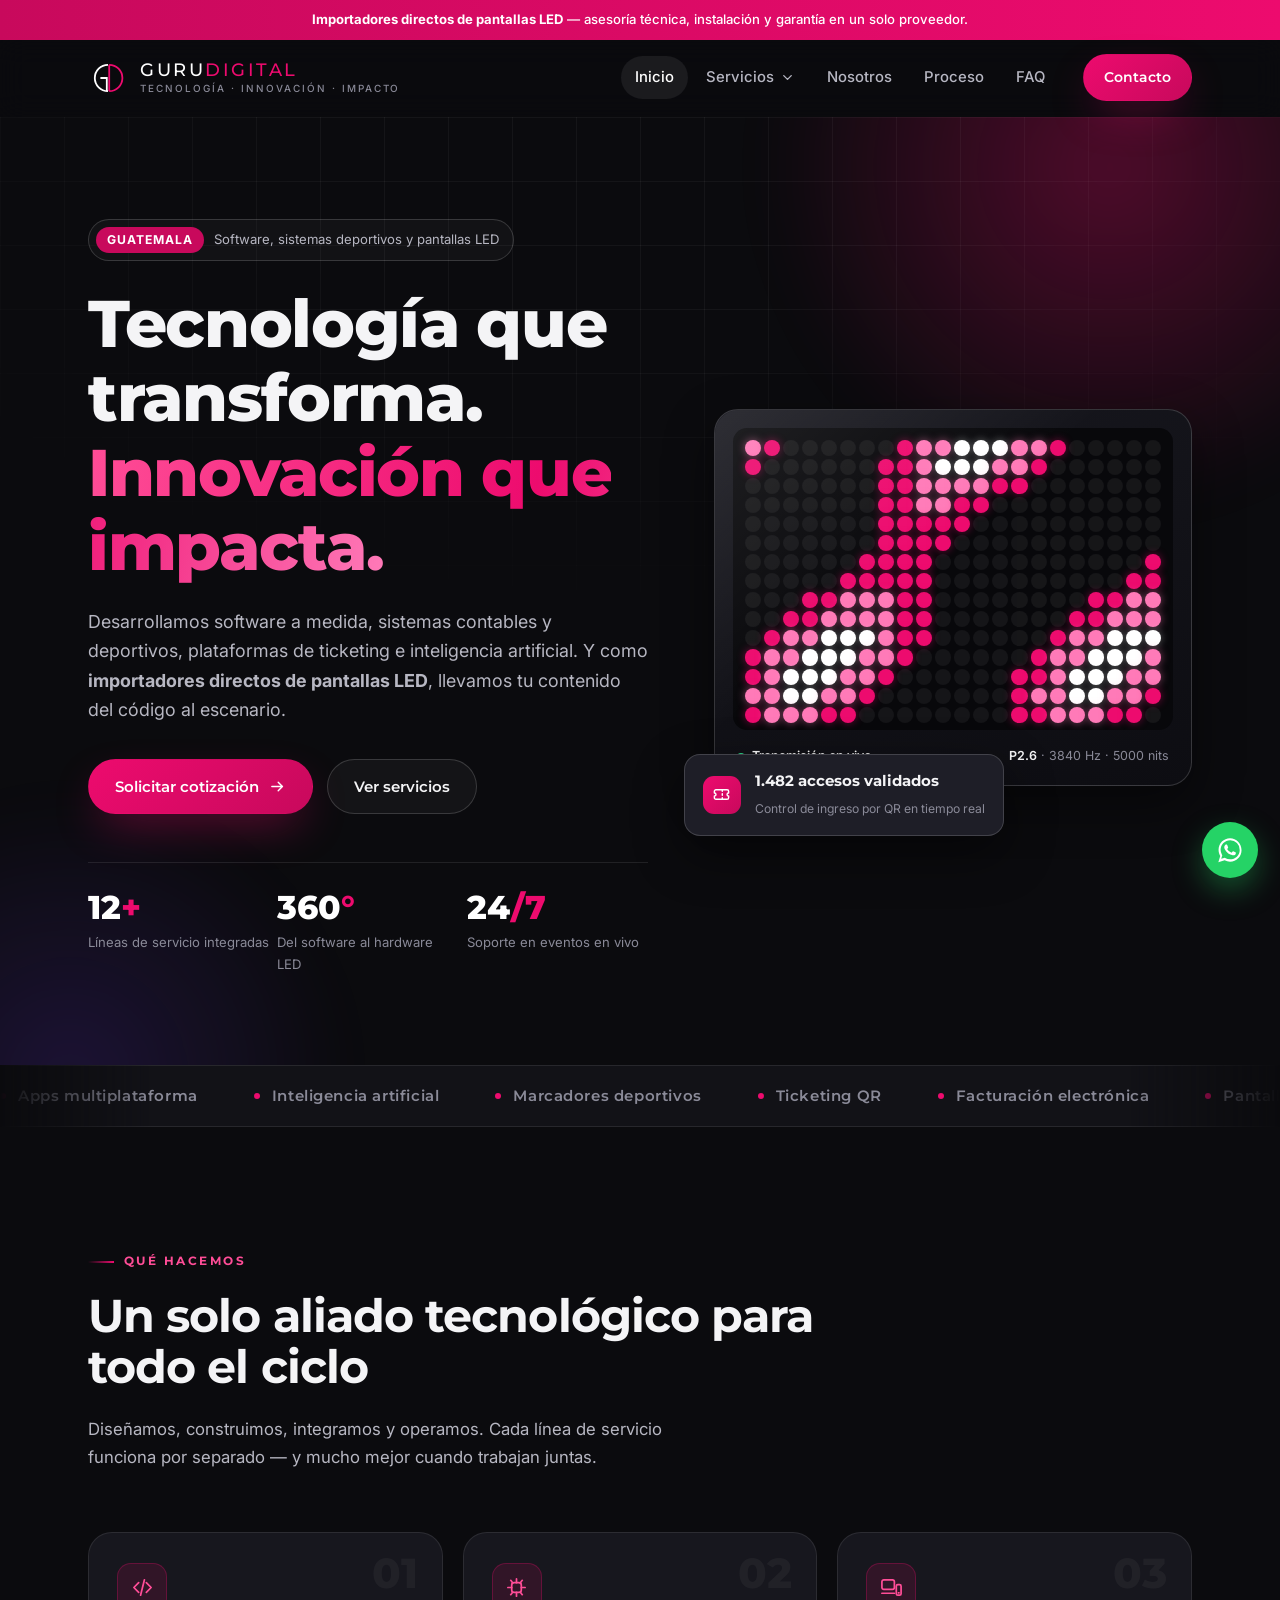
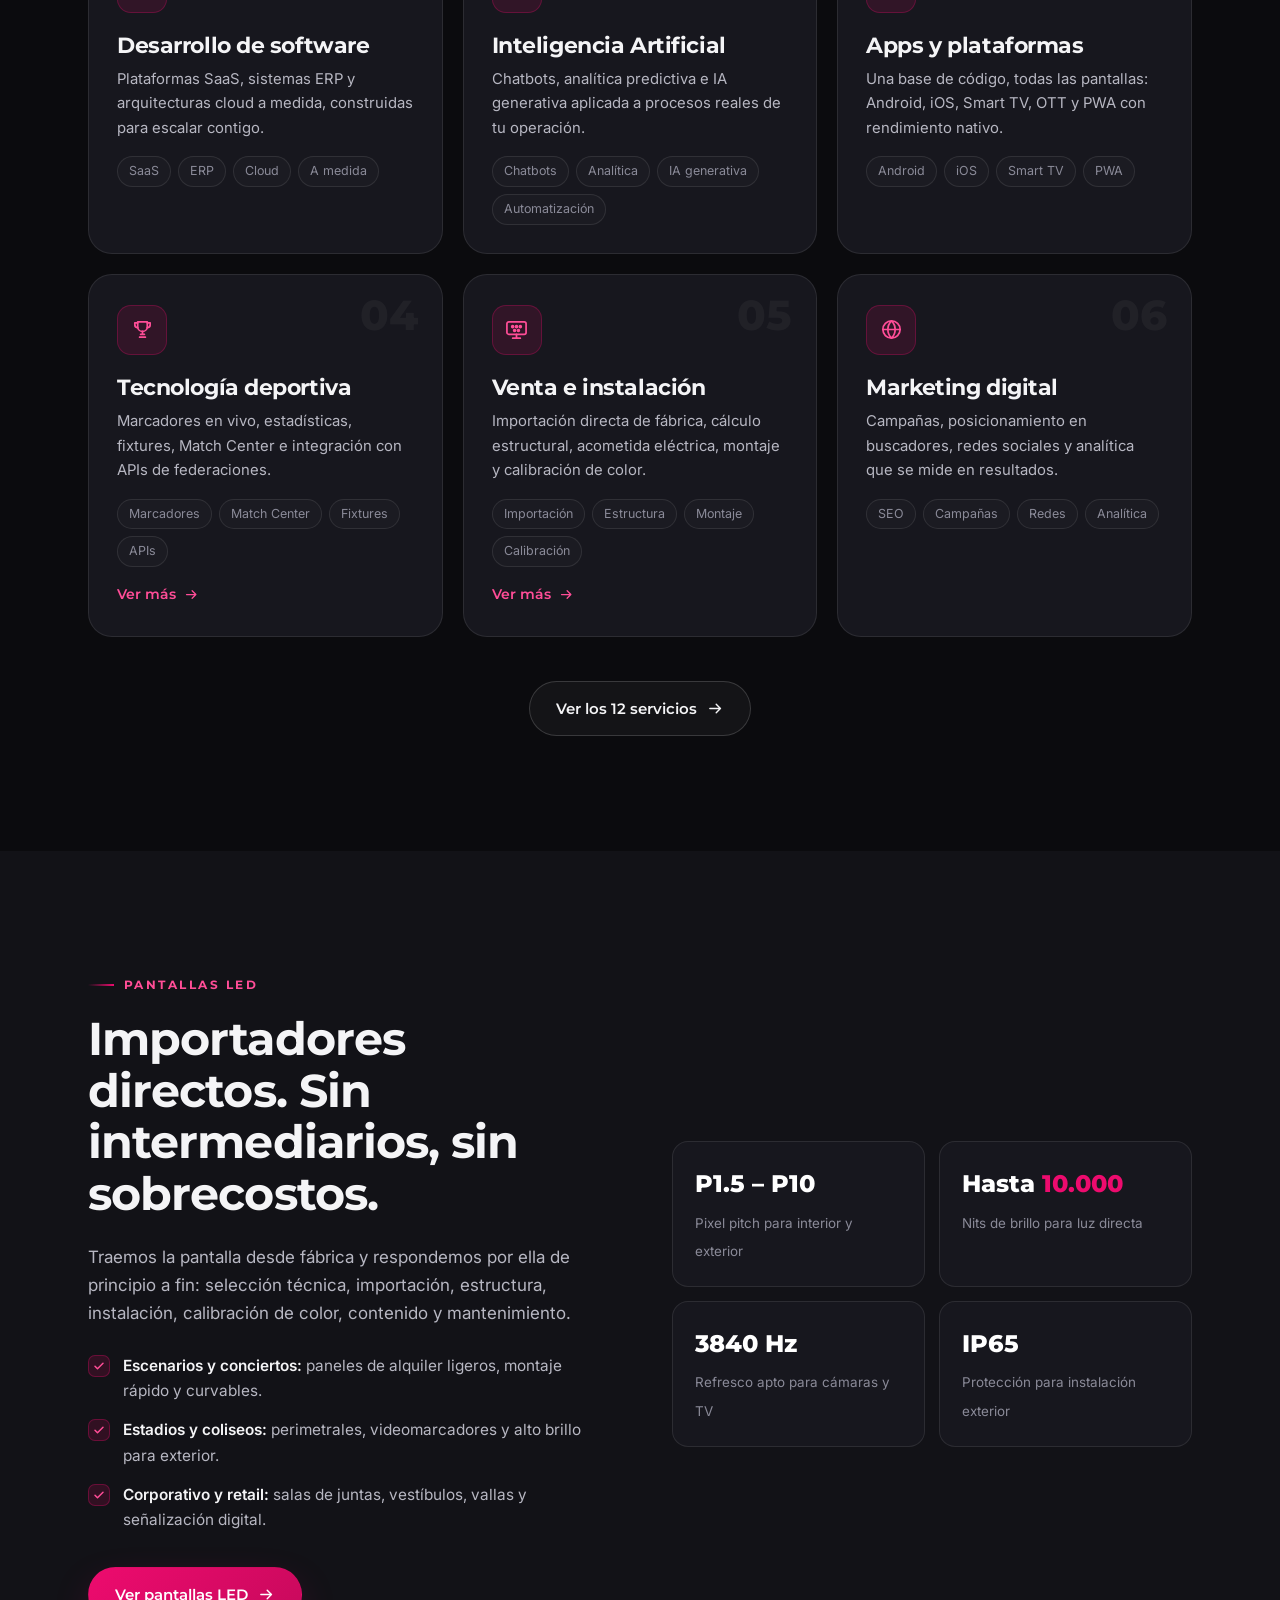
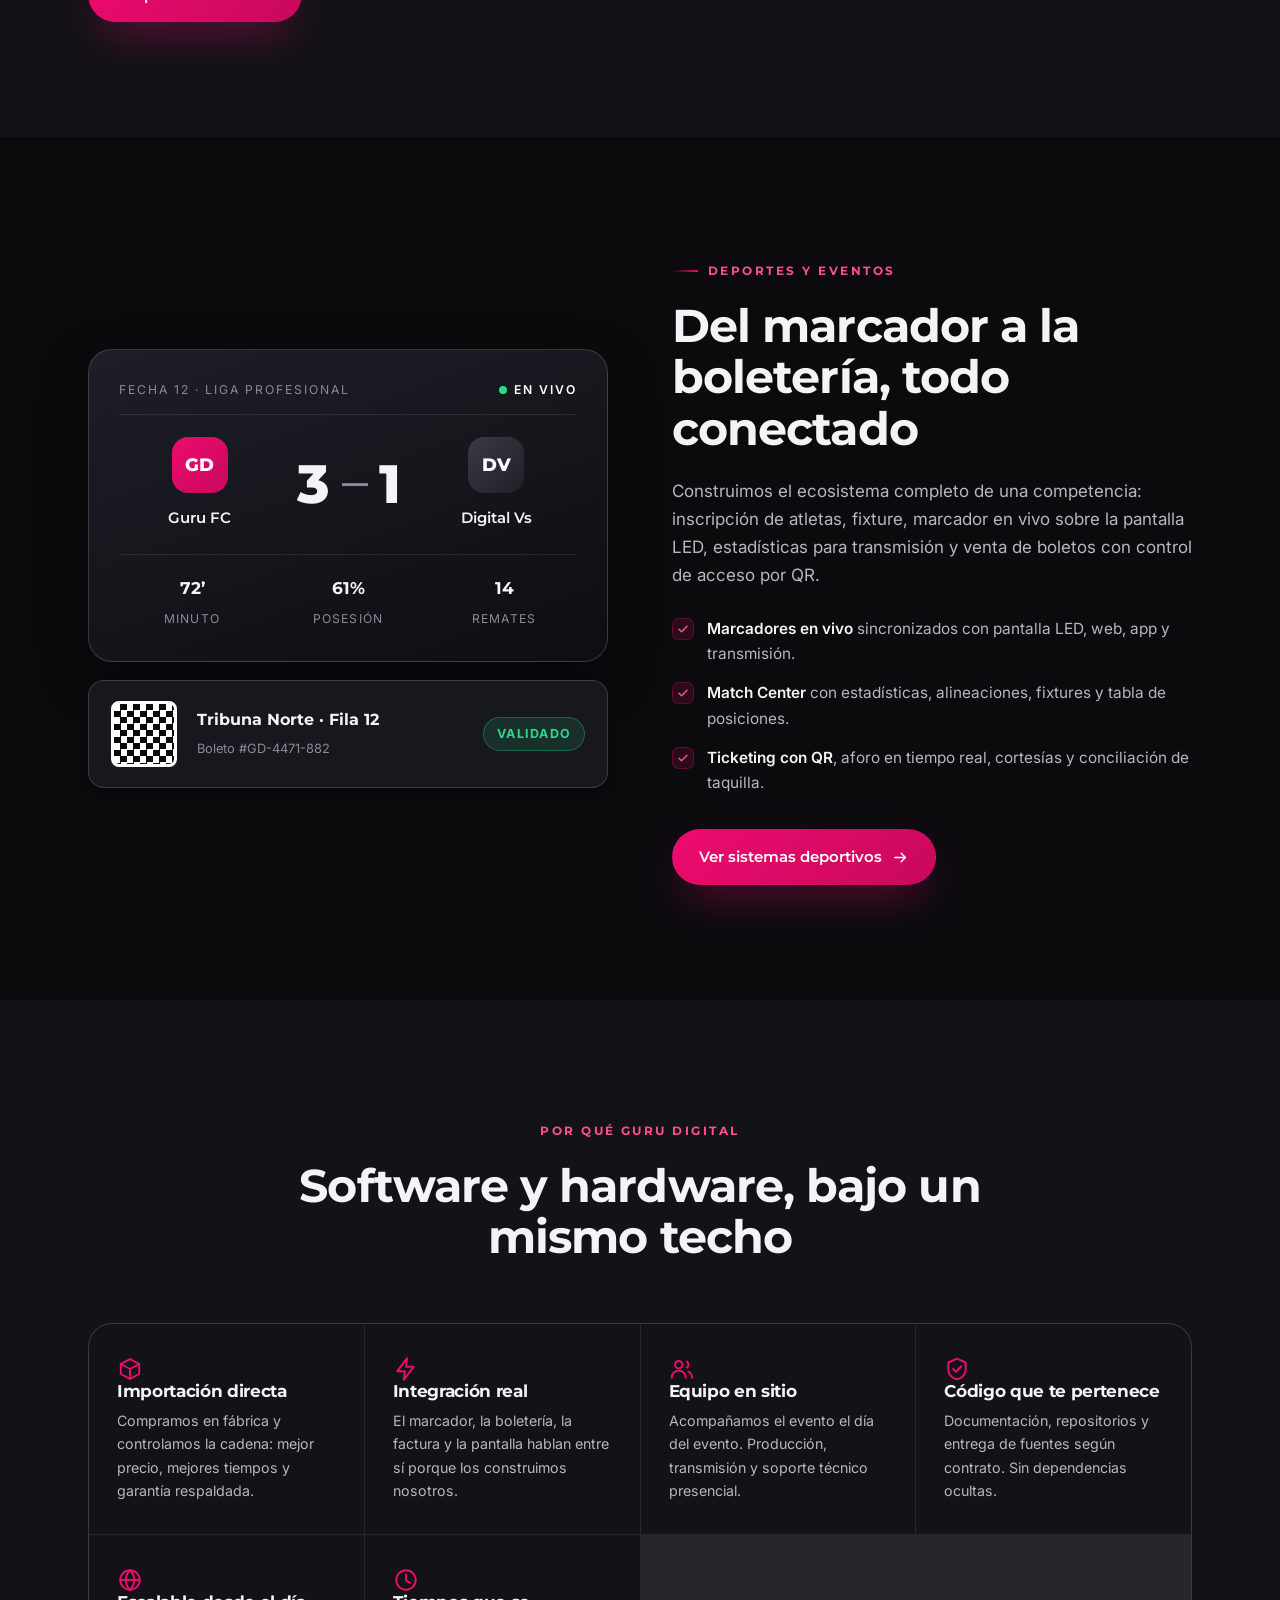
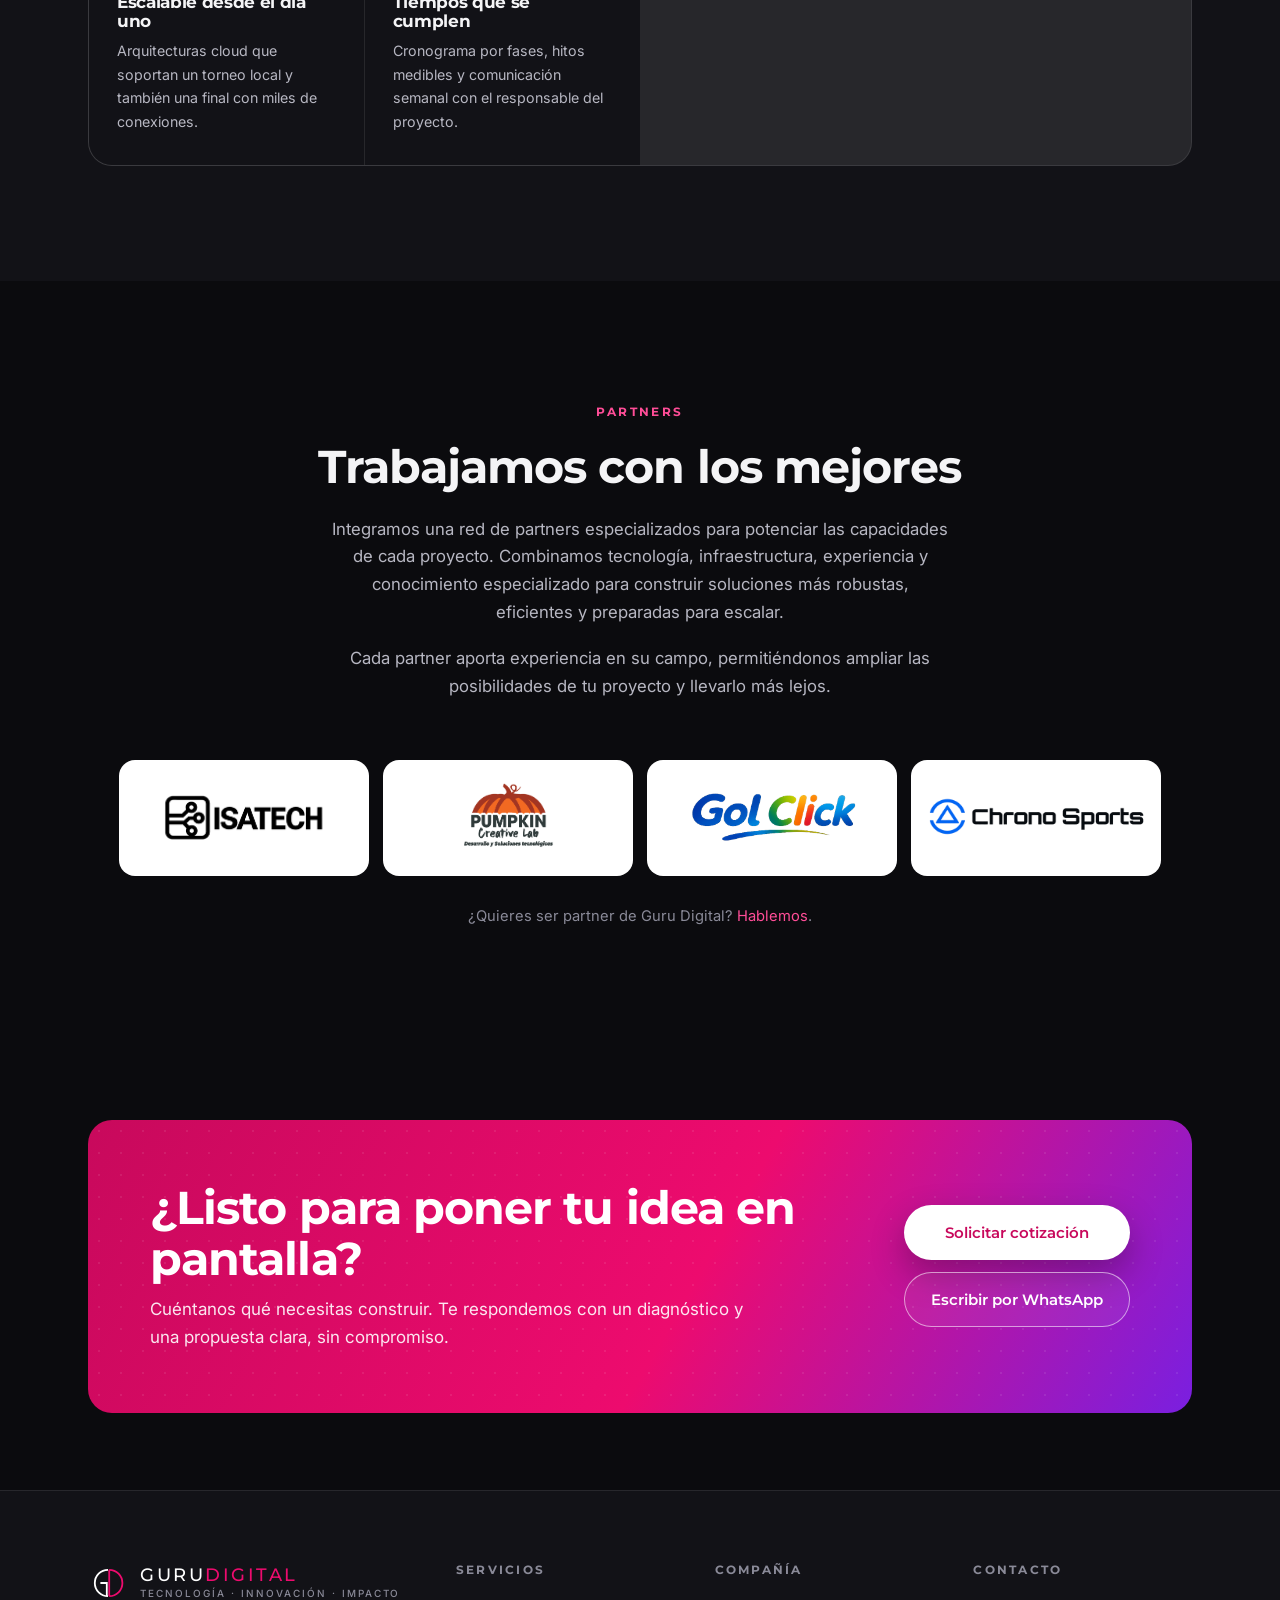
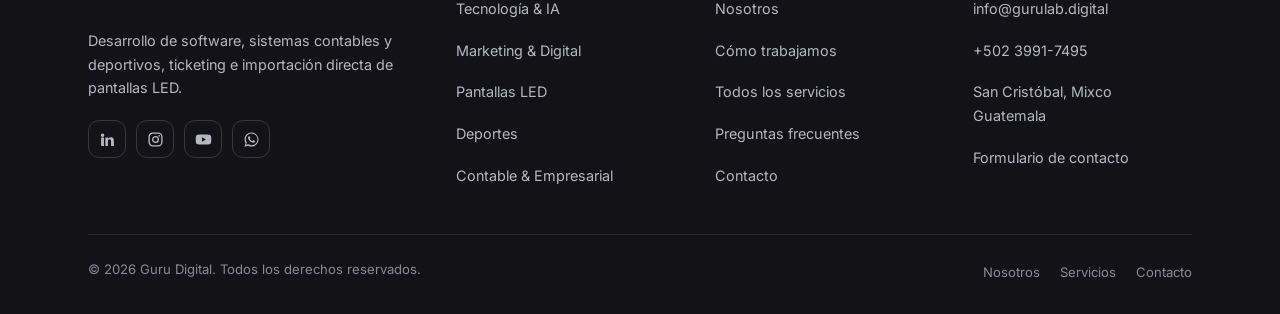
==== index.html @ e0b90c6c "Sitio web Guru Digital: 10 páginas, menú por rubros, partners y despliegue cPanel Co-Authored-By: Cl" ====
<!DOCTYPE html>
<html lang="es">
<head>
<meta charset="utf-8">
<meta name="viewport" content="width=device-width, initial-scale=1">
<title>Guru Digital | Software, sistemas deportivos y pantallas LED en Guatemala</title>
<meta name="description" content="Desarrollo de software a medida, sistemas contables y deportivos, ticketing e inteligencia artificial. Importadores directos de pantallas LED en Guatemala.">
<meta name="theme-color" content="#0B0B0E">
<meta name="author" content="Guru Digital">
<link rel="canonical" href="https://www.gurulab.digital/">

<meta property="og:type" content="website">
<meta property="og:locale" content="es_GT">
<meta property="og:site_name" content="Guru Digital">
<meta property="og:title" content="Guru Digital | Software, sistemas deportivos y pantallas LED en Guatemala">
<meta property="og:description" content="Desarrollo de software a medida, sistemas contables y deportivos, ticketing e inteligencia artificial. Importadores directos de pantallas LED en Guatemala.">
<meta property="og:url" content="https://www.gurulab.digital/">
<meta property="og:image" content="https://www.gurulab.digital/assets/img/logo.svg">
<meta name="twitter:card" content="summary_large_image">

<link rel="icon" href="assets/img/favicon.svg" type="image/svg+xml">
<link rel="apple-touch-icon" href="assets/img/favicon.svg">

<link rel="preconnect" href="https://fonts.googleapis.com">
<link rel="preconnect" href="https://fonts.gstatic.com" crossorigin>
<link href="https://fonts.googleapis.com/css2?family=Montserrat:wght@400;500;600;700;800&family=Inter:wght@400;500;600&display=swap" rel="stylesheet">
<link rel="stylesheet" href="assets/css/styles.css">

<script type="application/ld+json">
{
  "@context": "https://schema.org",
  "@type": "ProfessionalService",
  "name": "Guru Digital",
  "slogan": "Tecnología · Innovación · Impacto",
  "url": "https://www.gurulab.digital/",
  "logo": "https://www.gurulab.digital/assets/img/logo.svg",
  "image": "https://www.gurulab.digital/assets/img/logo.svg",
  "description": "Desarrollo de software a medida, sistemas contables y deportivos, ticketing, inteligencia artificial y pantallas LED de importación directa.",
  "email": "info@gurulab.digital",
  "telephone": "+502 3991-7495",
  "address": {
    "@type": "PostalAddress",
    "streetAddress": "4.ª Avenida 5-08, Colonia Panorama, Zona 8",
    "addressLocality": "San Cristóbal, Mixco",
    "addressRegion": "Guatemala",
    "addressCountry": "GT"
  },
  "areaServed": [
    {
      "@type": "Country",
      "name": "Guatemala"
    },
    {
      "@type": "Country",
      "name": "El Salvador"
    }
  ],
  "openingHours": "Mo-Fr 08:00-18:00"
}
</script>
</head>
<body>

<a class="skip-link" href="#main">Saltar al contenido</a>

<svg width="0" height="0" style="position:absolute" aria-hidden="true" focusable="false">
  <defs>
    <g id="i-base" fill="none" stroke="currentColor" stroke-width="1.8" stroke-linecap="round" stroke-linejoin="round"></g>
  </defs>
  <symbol id="ico-app" viewBox="0 0 24 24" fill="none" stroke="currentColor" stroke-width="1.8" stroke-linecap="round" stroke-linejoin="round">
    <rect x="2" y="4" width="13" height="10" rx="2"/><path d="M2 18h13"/><rect x="17" y="9" width="5" height="11" rx="1.6"/><path d="M19.2 17.6h.6"/>
  </symbol>
  <symbol id="ico-ai" viewBox="0 0 24 24" fill="none" stroke="currentColor" stroke-width="1.8" stroke-linecap="round" stroke-linejoin="round">
    <rect x="7" y="7" width="10" height="10" rx="2.5"/><path d="M12 3v4M12 17v4M3 12h4M17 12h4M6 4.5 8 7M18 4.5 16 7M6 19.5 8 17M18 19.5 16 17"/>
  </symbol>
  <symbol id="ico-trophy" viewBox="0 0 24 24" fill="none" stroke="currentColor" stroke-width="1.8" stroke-linecap="round" stroke-linejoin="round">
    <path d="M7 4h10v5a5 5 0 0 1-10 0z"/><path d="M17 5h3v2a3 3 0 0 1-3 3M7 5H4v2a3 3 0 0 0 3 3"/><path d="M12 14v3M9 20h6M10 17h4"/>
  </symbol>
  <symbol id="ico-card" viewBox="0 0 24 24" fill="none" stroke="currentColor" stroke-width="1.8" stroke-linecap="round" stroke-linejoin="round">
    <rect x="2" y="5" width="20" height="14" rx="2.5"/><path d="M2 10h20M6 15h4"/>
  </symbol>
  <symbol id="ico-ticket" viewBox="0 0 24 24" fill="none" stroke="currentColor" stroke-width="1.8" stroke-linecap="round" stroke-linejoin="round">
    <path d="M3 8a2 2 0 0 1 2-2h14a2 2 0 0 1 2 2v2a2 2 0 0 0 0 4v2a2 2 0 0 1-2 2H5a2 2 0 0 1-2-2v-2a2 2 0 0 0 0-4z"/><path d="M13 6v2M13 11v2M13 16v2"/>
  </symbol>
  <symbol id="ico-code" viewBox="0 0 24 24" fill="none" stroke="currentColor" stroke-width="1.8" stroke-linecap="round" stroke-linejoin="round">
    <path d="m8 7-5 5 5 5M16 7l5 5-5 5M14 4l-4 16"/>
  </symbol>
  <symbol id="ico-video" viewBox="0 0 24 24" fill="none" stroke="currentColor" stroke-width="1.8" stroke-linecap="round" stroke-linejoin="round">
    <rect x="2" y="6" width="13" height="12" rx="2.5"/><path d="m15 11 6-3.5v9L15 13z"/>
  </symbol>
  <symbol id="ico-usercheck" viewBox="0 0 24 24" fill="none" stroke="currentColor" stroke-width="1.8" stroke-linecap="round" stroke-linejoin="round">
    <circle cx="9" cy="8" r="3.6"/><path d="M2.5 20a6.5 6.5 0 0 1 13 0"/><path d="m16.5 12.5 2 2 4-4"/>
  </symbol>
  <symbol id="ico-invoice" viewBox="0 0 24 24" fill="none" stroke="currentColor" stroke-width="1.8" stroke-linecap="round" stroke-linejoin="round">
    <path d="M5 3h14v18l-2.5-1.6L14 21l-2-1.6L10 21l-2.5-1.6L5 21z"/><path d="M9 8h6M9 12h6M9 16h3"/>
  </symbol>
  <symbol id="ico-flow" viewBox="0 0 24 24" fill="none" stroke="currentColor" stroke-width="1.8" stroke-linecap="round" stroke-linejoin="round">
    <rect x="3" y="3" width="7" height="6" rx="1.6"/><rect x="14" y="15" width="7" height="6" rx="1.6"/><path d="M6.5 9v5a4 4 0 0 0 4 4H14"/>
  </symbol>
  <symbol id="ico-led" viewBox="0 0 24 24" fill="none" stroke="currentColor" stroke-width="1.8" stroke-linecap="round" stroke-linejoin="round">
    <rect x="2" y="4" width="20" height="13" rx="2"/><path d="M8 21h8M12 17v4"/><circle cx="8" cy="9" r="1"/><circle cx="12" cy="9" r="1"/><circle cx="16" cy="9" r="1"/><circle cx="10" cy="13" r="1"/><circle cx="14" cy="13" r="1"/>
  </symbol>
  <symbol id="ico-check" viewBox="0 0 24 24" fill="none" stroke="currentColor" stroke-width="3" stroke-linecap="round" stroke-linejoin="round">
    <path d="m4 12.5 5 5L20 6.5"/>
  </symbol>
  <symbol id="ico-arrow" viewBox="0 0 24 24" fill="none" stroke="currentColor" stroke-width="2" stroke-linecap="round" stroke-linejoin="round">
    <path d="M4 12h15M13 6l6 6-6 6"/>
  </symbol>
  <symbol id="ico-mail" viewBox="0 0 24 24" fill="none" stroke="currentColor" stroke-width="1.8" stroke-linecap="round" stroke-linejoin="round">
    <rect x="2.5" y="5" width="19" height="14" rx="2.5"/><path d="m3 7 9 6 9-6"/>
  </symbol>
  <symbol id="ico-phone" viewBox="0 0 24 24" fill="none" stroke="currentColor" stroke-width="1.8" stroke-linecap="round" stroke-linejoin="round">
    <path d="M4 4h4l2 5-2.5 1.5a12 12 0 0 0 6 6L15 14l5 2v4a13 13 0 0 1-16-16z"/>
  </symbol>
  <symbol id="ico-pin" viewBox="0 0 24 24" fill="none" stroke="currentColor" stroke-width="1.8" stroke-linecap="round" stroke-linejoin="round">
    <path d="M12 21s7-6.2 7-11a7 7 0 1 0-14 0c0 4.8 7 11 7 11z"/><circle cx="12" cy="10" r="2.6"/>
  </symbol>
  <symbol id="ico-clock" viewBox="0 0 24 24" fill="none" stroke="currentColor" stroke-width="1.8" stroke-linecap="round" stroke-linejoin="round">
    <circle cx="12" cy="12" r="9"/><path d="M12 7v5.5l3.5 2"/>
  </symbol>
  <symbol id="ico-shield" viewBox="0 0 24 24" fill="none" stroke="currentColor" stroke-width="1.8" stroke-linecap="round" stroke-linejoin="round">
    <path d="M12 2.5 20 6v6c0 5-3.4 8.4-8 9.5-4.6-1.1-8-4.5-8-9.5V6z"/><path d="m8.5 12 2.5 2.5L16 9.5"/>
  </symbol>
  <symbol id="ico-zap" viewBox="0 0 24 24" fill="none" stroke="currentColor" stroke-width="1.8" stroke-linecap="round" stroke-linejoin="round">
    <path d="M13 2 4 14h7l-1 8 9-12h-7z"/>
  </symbol>
  <symbol id="ico-globe" viewBox="0 0 24 24" fill="none" stroke="currentColor" stroke-width="1.8" stroke-linecap="round" stroke-linejoin="round">
    <circle cx="12" cy="12" r="9"/><path d="M3 12h18M12 3c2.5 2.5 3.8 5.6 3.8 9S14.5 18.5 12 21c-2.5-2.5-3.8-5.6-3.8-9S9.5 5.5 12 3z"/>
  </symbol>
  <symbol id="ico-users" viewBox="0 0 24 24" fill="none" stroke="currentColor" stroke-width="1.8" stroke-linecap="round" stroke-linejoin="round">
    <circle cx="9" cy="8" r="3.4"/><path d="M2.5 20a6.5 6.5 0 0 1 13 0"/><path d="M16.5 5.2a3.4 3.4 0 0 1 0 5.6M18 14.4a6.5 6.5 0 0 1 3.5 5.6"/>
  </symbol>
  <symbol id="ico-box" viewBox="0 0 24 24" fill="none" stroke="currentColor" stroke-width="1.8" stroke-linecap="round" stroke-linejoin="round">
    <path d="m12 2.8 8.5 4.6v9.2L12 21.2 3.5 16.6V7.4z"/><path d="M3.5 7.4 12 12l8.5-4.6M12 12v9.2"/>
  </symbol>
  <symbol id="ico-wa" viewBox="0 0 24 24" fill="currentColor">
    <path d="M12.04 2C6.6 2 2.2 6.4 2.2 11.84c0 1.94.52 3.76 1.44 5.32L2 22.4l5.4-1.6a9.85 9.85 0 0 0 4.64 1.18h.01c5.44 0 9.84-4.4 9.84-9.84S17.48 2 12.04 2m0 17.98h-.01a8.2 8.2 0 0 1-4.16-1.14l-.3-.18-3.1.92.93-3.02-.2-.31a8.15 8.15 0 0 1-1.25-4.36c0-4.52 3.68-8.19 8.2-8.19a8.14 8.14 0 0 1 8.18 8.2c0 4.52-3.67 8.08-8.29 8.08m4.5-6.1c-.25-.12-1.46-.72-1.69-.8-.22-.09-.39-.13-.55.12s-.63.8-.77.96c-.14.17-.28.19-.53.06a6.7 6.7 0 0 1-3.34-2.92c-.25-.43.25-.4.72-1.33.08-.17.04-.31-.02-.43s-.55-1.33-.76-1.82c-.2-.47-.4-.4-.55-.41h-.47c-.16 0-.43.06-.65.31s-.86.84-.86 2.05.88 2.38 1 2.54c.13.17 1.73 2.64 4.2 3.7 1.56.68 2.17.73 2.95.62.47-.07 1.46-.6 1.66-1.18s.21-1.08.15-1.18c-.06-.11-.23-.17-.48-.29"/>
  </symbol>
  <symbol id="ico-in" viewBox="0 0 24 24" fill="currentColor">
    <path d="M4.98 3.5a2.5 2.5 0 1 1 0 5 2.5 2.5 0 0 1 0-5M3 9h4v12H3zM9 9h3.8v1.7h.05c.53-1 1.83-2.05 3.77-2.05C20.5 8.65 21 11 21 14.1V21h-4v-6.1c0-1.45-.03-3.3-2.02-3.3-2.02 0-2.33 1.57-2.33 3.2V21H9z"/>
  </symbol>
  <symbol id="ico-ig" viewBox="0 0 24 24" fill="none" stroke="currentColor" stroke-width="1.9">
    <rect x="3" y="3" width="18" height="18" rx="5"/><circle cx="12" cy="12" r="4"/><circle cx="17.2" cy="6.8" r="1.2" fill="currentColor" stroke="none"/>
  </symbol>
  <symbol id="ico-yt" viewBox="0 0 24 24" fill="currentColor">
    <path d="M22.5 7.2a2.7 2.7 0 0 0-1.9-1.9C18.9 4.8 12 4.8 12 4.8s-6.9 0-8.6.5A2.7 2.7 0 0 0 1.5 7.2C1 8.9 1 12 1 12s0 3.1.5 4.8a2.7 2.7 0 0 0 1.9 1.9c1.7.5 8.6.5 8.6.5s6.9 0 8.6-.5a2.7 2.7 0 0 0 1.9-1.9c.5-1.7.5-4.8.5-4.8s0-3.1-.5-4.8M9.8 15.3V8.7l5.7 3.3z"/>
  </symbol>
</svg>

<div class="topbar">
  <strong>Importadores directos de pantallas LED</strong> — asesoría técnica, instalación y garantía en un solo proveedor.
</div>

<header class="header" id="header">
  <div class="container header__inner">
    <a class="logo" href="index.html" aria-label="Guru Digital — inicio">
      <img class="logo__mark" src="assets/img/logo-inverse.svg" alt="" width="40" height="40">
      <span class="logo__text">
        <span class="logo__word">GURU<span>DIGITAL</span></span>
        <span class="logo__tag">Tecnología · Innovación · Impacto</span>
      </span>
    </a>

    <button class="nav-toggle" id="navToggle" aria-expanded="false" aria-controls="nav" aria-label="Abrir menú">
      <span></span>
    </button>

    <nav class="nav" id="nav" aria-label="Navegación principal">
      <ul class="nav__list">
        <li class="nav__item"><a class="nav__link is-active" href="index.html" aria-current="page">Inicio</a></li>
        <li class="nav__item nav__item--menu">
          <button class="nav__link nav__link--toggle" id="serviciosBtn"
                  aria-expanded="false" aria-controls="serviciosMenu">
            Servicios
            <svg class="nav__chevron" aria-hidden="true" viewBox="0 0 24 24" fill="none"
                 stroke="currentColor" stroke-width="2.2" stroke-linecap="round" stroke-linejoin="round">
              <path d="m6 9 6 6 6-6"/>
            </svg>
          </button>

          <div class="megamenu" id="serviciosMenu" hidden>
            <div class="container megamenu__inner">
              <div class="megamenu__col">
                <a class="megamenu__title" href="servicios.html#tecnologia">
                  <svg aria-hidden="true"><use href="#ico-code"></use></svg>
                  Tecnología & IA
                </a>
                <ul>
                  <li><a href="servicios.html#software">Desarrollo de software</a></li>
                  <li><a href="servicios.html#ia">Inteligencia Artificial</a></li>
                  <li><a href="servicios.html#automatizacion">Automatización</a></li>
                  <li><a href="servicios.html#apps">Apps y plataformas</a></li>
                </ul>
              </div>
              <div class="megamenu__col">
                <a class="megamenu__title" href="servicios.html#marketing">
                  <svg aria-hidden="true"><use href="#ico-globe"></use></svg>
                  Marketing & Digital
                </a>
                <ul>
                  <li><a href="servicios.html#marketing-digital">Marketing digital</a></li>
                  <li><a href="servicios.html#branding">Branding</a></li>
                  <li><a href="servicios.html#audiovisual">Producción audiovisual</a></li>
                </ul>
              </div>
              <div class="megamenu__col">
                <a class="megamenu__title" href="pantallas-led.html">
                  <svg aria-hidden="true"><use href="#ico-led"></use></svg>
                  Pantallas LED
                </a>
                <ul>
                  <li><a href="pantallas-led.html#venta">Venta e instalación</a></li>
                  <li><a href="pantallas-led.html#alquiler">Alquiler</a></li>
                  <li><a href="pantallas-led.html#integraciones">Integraciones</a></li>
                </ul>
              </div>
              <div class="megamenu__col">
                <a class="megamenu__title" href="deportes.html">
                  <svg aria-hidden="true"><use href="#ico-trophy"></use></svg>
                  Deportes
                </a>
                <ul>
                  <li><a href="deportes.html#marcadores">Tecnología deportiva</a></li>
                  <li><a href="deportes.html#streaming">Streaming</a></li>
                  <li><a href="deportes.html#eventos">Producción y eventos</a></li>
                </ul>
              </div>
              <div class="megamenu__col">
                <a class="megamenu__title" href="contable.html">
                  <svg aria-hidden="true"><use href="#ico-invoice"></use></svg>
                  Contable & Empresarial
                </a>
                <ul>
                  <li><a href="contable.html#contabilidad">Contabilidad</a></li>
                  <li><a href="contable.html#asesoria">Asesoría empresarial</a></li>
                </ul>
              </div>
            </div>
          </div>
        </li>
        <li class="nav__item"><a class="nav__link" href="nosotros.html">Nosotros</a></li>
        <li class="nav__item"><a class="nav__link" href="proceso.html">Proceso</a></li>
        <li class="nav__item"><a class="nav__link" href="faq.html">FAQ</a></li>
      </ul>
      <a class="btn btn--primary btn--sm" href="contacto.html">Contacto</a>
    </nav>

    <a class="btn btn--primary btn--sm header__cta" href="contacto.html">Contacto</a>
  </div>
</header>

<main id="main">
<section class="hero" id="inicio">
  <div class="hero__bg"><span class="hero__grid-lines"></span></div>
  <div class="container hero__inner">
    <div class="hero__copy">
      <span class="hero__badge"><b>Guatemala</b> Software, sistemas deportivos y pantallas LED</span>

      <h1>Tecnología que transforma.<br><span class="grad">Innovación que impacta.</span></h1>

      <p class="hero__lead">
        Desarrollamos software a medida, sistemas contables y deportivos, plataformas de ticketing
        e inteligencia artificial. Y como <strong>importadores directos de pantallas LED</strong>,
        llevamos tu contenido del código al escenario.
      </p>

      <div class="hero__actions">
        <a class="btn btn--primary" href="contacto.html">Solicitar cotización <svg aria-hidden="true"><use href="#ico-arrow"></use></svg></a>
        <a class="btn btn--ghost" href="servicios.html">Ver servicios</a>
      </div>

      <div class="hero__stats">
        <div class="stat">
          <div class="stat__num" data-count="12">12<span>+</span></div>
          <span class="stat__label">Líneas de servicio integradas</span>
        </div>
        <div class="stat">
          <div class="stat__num" data-count="360">360<span>°</span></div>
          <span class="stat__label">Del software al hardware LED</span>
        </div>
        <div class="stat">
          <div class="stat__num">24<span>/7</span></div>
          <span class="stat__label">Soporte en eventos en vivo</span>
        </div>
      </div>
    </div>

    <div class="hero__visual">
      <div class="led-panel">
        <div class="led-screen" id="ledScreen" aria-hidden="true"></div>
        <div class="led-panel__meta">
          <span class="pill-live">Transmisión en vivo</span>
          <span><b>P2.6</b> · 3840 Hz · 5000 nits</span>
        </div>
      </div>
      <div class="hero__float">
        <span class="ico"><svg aria-hidden="true"><use href="#ico-ticket"></use></svg></span>
        <span>
          <b>1.482 accesos validados</b>
          <small>Control de ingreso por QR en tiempo real</small>
        </span>
      </div>
    </div>
  </div>
</section>

<div class="marquee" aria-hidden="true">
  <div class="marquee__track">
    <span class="marquee__item">Apps multiplataforma</span>
    <span class="marquee__item">Inteligencia artificial</span>
    <span class="marquee__item">Marcadores deportivos</span>
    <span class="marquee__item">Ticketing QR</span>
    <span class="marquee__item">Facturación electrónica</span>
    <span class="marquee__item">Pantallas LED</span>
    <span class="marquee__item">Streaming OTT</span>
    <span class="marquee__item">Pasarelas de pago</span>
    <span class="marquee__item">APIs e integraciones</span>
    <span class="marquee__item">Apps multiplataforma</span>
    <span class="marquee__item">Inteligencia artificial</span>
    <span class="marquee__item">Marcadores deportivos</span>
    <span class="marquee__item">Ticketing QR</span>
    <span class="marquee__item">Facturación electrónica</span>
    <span class="marquee__item">Pantallas LED</span>
    <span class="marquee__item">Streaming OTT</span>
    <span class="marquee__item">Pasarelas de pago</span>
    <span class="marquee__item">APIs e integraciones</span>
  </div>
</div>

<section class="section">
  <div class="container">
    <div class="section-head reveal">
      <span class="eyebrow">Qué hacemos</span>
      <h2>Un solo aliado tecnológico para todo el ciclo</h2>
      <p>Diseñamos, construimos, integramos y operamos. Cada línea de servicio funciona por separado —
      y mucho mejor cuando trabajan juntas.</p>
    </div>

    <div class="services-grid">
      <article class="card reveal" id="software">
        <span class="card__num" aria-hidden="true">01</span>
        <span class="card__ico"><svg aria-hidden="true"><use href="#ico-code"></use></svg></span>
        <h3>Desarrollo de software</h3>
        <p>Plataformas SaaS, sistemas ERP y arquitecturas cloud a medida, construidas para escalar contigo.</p>
        <ul class="tags"><li>SaaS</li><li>ERP</li><li>Cloud</li><li>A medida</li></ul>
      </article>

      <article class="card reveal" id="ia">
        <span class="card__num" aria-hidden="true">02</span>
        <span class="card__ico"><svg aria-hidden="true"><use href="#ico-ai"></use></svg></span>
        <h3>Inteligencia Artificial</h3>
        <p>Chatbots, analítica predictiva e IA generativa aplicada a procesos reales de tu operación.</p>
        <ul class="tags"><li>Chatbots</li><li>Analítica</li><li>IA generativa</li><li>Automatización</li></ul>
      </article>

      <article class="card reveal" id="apps">
        <span class="card__num" aria-hidden="true">03</span>
        <span class="card__ico"><svg aria-hidden="true"><use href="#ico-app"></use></svg></span>
        <h3>Apps y plataformas</h3>
        <p>Una base de código, todas las pantallas: Android, iOS, Smart TV, OTT y PWA con rendimiento nativo.</p>
        <ul class="tags"><li>Android</li><li>iOS</li><li>Smart TV</li><li>PWA</li></ul>
      </article>

      <article class="card reveal" id="deportivos">
        <span class="card__num" aria-hidden="true">04</span>
        <span class="card__ico"><svg aria-hidden="true"><use href="#ico-trophy"></use></svg></span>
        <h3>Tecnología deportiva</h3>
        <p>Marcadores en vivo, estadísticas, fixtures, Match Center e integración con APIs de federaciones.</p>
        <ul class="tags"><li>Marcadores</li><li>Match Center</li><li>Fixtures</li><li>APIs</li></ul>
        <a class="card__more" href="deportes.html#marcadores">Ver más <svg aria-hidden="true"><use href="#ico-arrow"></use></svg></a>
      </article>

      <article class="card reveal" id="venta">
        <span class="card__num" aria-hidden="true">05</span>
        <span class="card__ico"><svg aria-hidden="true"><use href="#ico-led"></use></svg></span>
        <h3>Venta e instalación</h3>
        <p>Importación directa de fábrica, cálculo estructural, acometida eléctrica, montaje y calibración de color.</p>
        <ul class="tags"><li>Importación</li><li>Estructura</li><li>Montaje</li><li>Calibración</li></ul>
        <a class="card__more" href="pantallas-led.html#venta">Ver más <svg aria-hidden="true"><use href="#ico-arrow"></use></svg></a>
      </article>

      <article class="card reveal" id="marketing-digital">
        <span class="card__num" aria-hidden="true">06</span>
        <span class="card__ico"><svg aria-hidden="true"><use href="#ico-globe"></use></svg></span>
        <h3>Marketing digital</h3>
        <p>Campañas, posicionamiento en buscadores, redes sociales y analítica que se mide en resultados.</p>
        <ul class="tags"><li>SEO</li><li>Campañas</li><li>Redes</li><li>Analítica</li></ul>
      </article>
    </div>

    <div class="center-cta reveal">
      <a class="btn btn--ghost" href="servicios.html">Ver los 12 servicios <svg aria-hidden="true"><use href="#ico-arrow"></use></svg></a>
    </div>
  </div>
</section>

<section class="section section--alt">
  <div class="container split">
    <div class="split__copy reveal">
      <span class="eyebrow">Pantallas LED</span>
      <h2>Importadores directos. Sin intermediarios, sin sobrecostos.</h2>
      <p>
        Traemos la pantalla desde fábrica y respondemos por ella de principio a fin: selección técnica,
        importación, estructura, instalación, calibración de color, contenido y mantenimiento.
      </p>
      <ul class="feature-list">
        <li><span class="chk"><svg aria-hidden="true"><use href="#ico-check"></use></svg></span><span><b>Escenarios y conciertos:</b> paneles de alquiler ligeros, montaje rápido y curvables.</span></li>
        <li><span class="chk"><svg aria-hidden="true"><use href="#ico-check"></use></svg></span><span><b>Estadios y coliseos:</b> perimetrales, videomarcadores y alto brillo para exterior.</span></li>
        <li><span class="chk"><svg aria-hidden="true"><use href="#ico-check"></use></svg></span><span><b>Corporativo y retail:</b> salas de juntas, vestíbulos, vallas y señalización digital.</span></li>
      </ul>
      <div class="hero__actions">
        <a class="btn btn--primary" href="pantallas-led.html">Ver pantallas LED <svg aria-hidden="true"><use href="#ico-arrow"></use></svg></a>
      </div>
    </div>

    <div class="split__media reveal">
      <div class="spec-grid">
        <div class="spec"><b>P1.5 – P10</b><span>Pixel pitch para interior y exterior</span></div>
        <div class="spec"><b>Hasta <em>10.000</em></b><span>Nits de brillo para luz directa</span></div>
        <div class="spec"><b>3840 Hz</b><span>Refresco apto para cámaras y TV</span></div>
        <div class="spec"><b>IP65</b><span>Protección para instalación exterior</span></div>
      </div>
    </div>
  </div>
</section>

<section class="section">
  <div class="container split split--reverse">
    <div class="split__copy reveal">
      <span class="eyebrow">Deportes y eventos</span>
      <h2>Del marcador a la boletería, todo conectado</h2>
      <p>
        Construimos el ecosistema completo de una competencia: inscripción de atletas, fixture,
        marcador en vivo sobre la pantalla LED, estadísticas para transmisión y venta de boletos con
        control de acceso por QR.
      </p>
      <ul class="feature-list">
        <li><span class="chk"><svg aria-hidden="true"><use href="#ico-check"></use></svg></span><span><b>Marcadores en vivo</b> sincronizados con pantalla LED, web, app y transmisión.</span></li>
        <li><span class="chk"><svg aria-hidden="true"><use href="#ico-check"></use></svg></span><span><b>Match Center</b> con estadísticas, alineaciones, fixtures y tabla de posiciones.</span></li>
        <li><span class="chk"><svg aria-hidden="true"><use href="#ico-check"></use></svg></span><span><b>Ticketing con QR</b>, aforo en tiempo real, cortesías y conciliación de taquilla.</span></li>
      </ul>
      <div class="hero__actions">
        <a class="btn btn--primary" href="deportes.html">Ver sistemas deportivos <svg aria-hidden="true"><use href="#ico-arrow"></use></svg></a>
      </div>
    </div>

    <div class="split__media reveal">
      <div class="scoreboard">
        <div class="scoreboard__top"><span>Fecha 12 · Liga Profesional</span><span class="pill-live">En vivo</span></div>
        <div class="scoreboard__row">
          <div class="team team--home"><span class="team__crest">GD</span><span class="team__name">Guru FC</span></div>
          <div class="scoreboard__score">3 <i>—</i> 1</div>
          <div class="team team--away"><span class="team__crest">DV</span><span class="team__name">Digital Vs</span></div>
        </div>
        <div class="scoreboard__meta">
          <div><b>72&rsquo;</b><span>Minuto</span></div>
          <div><b>61%</b><span>Posesión</span></div>
          <div><b>14</b><span>Remates</span></div>
        </div>
      </div>

      <div class="ticket">
        <span class="ticket__qr" aria-hidden="true"></span>
        <span class="ticket__info">
          <b>Tribuna Norte · Fila 12</b>
          <span>Boleto #GD-4471-882</span>
        </span>
        <span class="ticket__status">Validado</span>
      </div>
    </div>
  </div>
</section>

<section class="section section--alt">
  <div class="container">
    <div class="section-head section-head--center reveal">
      <span class="eyebrow">Por qué Guru Digital</span>
      <h2>Software y hardware, bajo un mismo techo</h2>
    </div>

    <div class="why-grid reveal">
      <div class="why">
        <span class="ico"><svg aria-hidden="true"><use href="#ico-box"></use></svg></span>
        <h3>Importación directa</h3>
        <p>Compramos en fábrica y controlamos la cadena: mejor precio, mejores tiempos y garantía respaldada.</p>
      </div>
      <div class="why">
        <span class="ico"><svg aria-hidden="true"><use href="#ico-zap"></use></svg></span>
        <h3>Integración real</h3>
        <p>El marcador, la boletería, la factura y la pantalla hablan entre sí porque los construimos nosotros.</p>
      </div>
      <div class="why">
        <span class="ico"><svg aria-hidden="true"><use href="#ico-users"></use></svg></span>
        <h3>Equipo en sitio</h3>
        <p>Acompañamos el evento el día del evento. Producción, transmisión y soporte técnico presencial.</p>
      </div>
      <div class="why">
        <span class="ico"><svg aria-hidden="true"><use href="#ico-shield"></use></svg></span>
        <h3>Código que te pertenece</h3>
        <p>Documentación, repositorios y entrega de fuentes según contrato. Sin dependencias ocultas.</p>
      </div>
      <div class="why">
        <span class="ico"><svg aria-hidden="true"><use href="#ico-globe"></use></svg></span>
        <h3>Escalable desde el día uno</h3>
        <p>Arquitecturas cloud que soportan un torneo local y también una final con miles de conexiones.</p>
      </div>
      <div class="why">
        <span class="ico"><svg aria-hidden="true"><use href="#ico-clock"></use></svg></span>
        <h3>Tiempos que se cumplen</h3>
        <p>Cronograma por fases, hitos medibles y comunicación semanal con el responsable del proyecto.</p>
      </div>
    </div>
  </div>
</section>

<section class="section" id="partners">
  <div class="container">
    <div class="section-head section-head--center reveal">
      <span class="eyebrow">Partners</span>
      <h2>Trabajamos con los mejores</h2>
      <p>Integramos una red de partners especializados para potenciar las capacidades de cada
      proyecto. Combinamos tecnología, infraestructura, experiencia y conocimiento especializado
      para construir soluciones más robustas, eficientes y preparadas para escalar.</p>
      <p>Cada partner aporta experiencia en su campo, permitiéndonos ampliar las posibilidades
      de tu proyecto y llevarlo más lejos.</p>
    </div>

    <!-- PARTNERS
         Cada logo va en assets/img/partners/ con el nombre que indica su etiqueta img.
         Usa la clase partner--light cuando el logo sea OSCURO (fondo claro detrás)
         y deja la clase partner sola cuando el logo sea CLARO o blanco (fondo oscuro).
         Si el archivo todavía no existe, el recuadro muestra un marcador de posición.
         Formato recomendado: SVG, o PNG con fondo transparente de unos 400x160 px. -->
    <ul class="partners-grid reveal">
      <li class="partner partner--light">
        <img src="assets/img/partners/isatech.png" alt="ISATECH" loading="lazy" decoding="async" style="--escala:0.8">
        <span class="partner__slot" hidden>
          <svg aria-hidden="true"><use href="#ico-box"></use></svg>
          <span>ISATECH</span>
        </span>
      </li>
      <li class="partner partner--light">
        <img src="assets/img/partners/pumpkin.png" alt="Pumpkin Creative Lab" loading="lazy" decoding="async" style="--escala:1.1">
        <span class="partner__slot" hidden>
          <svg aria-hidden="true"><use href="#ico-box"></use></svg>
          <span>Pumpkin Creative Lab</span>
        </span>
      </li>
      <li class="partner partner--light">
        <a href="https://golclick.lat/" target="_blank" rel="noopener" title="Gol Click — abre en una pestaña nueva">
          <img src="assets/img/partners/gol-click.png" alt="Gol Click" loading="lazy" decoding="async" style="--escala:0.9">
        </a>
        <span class="partner__slot" hidden>
          <svg aria-hidden="true"><use href="#ico-box"></use></svg>
          <span>Gol Click</span>
        </span>
      </li>
      <li class="partner partner--light">
        <a href="https://chronosports.live/" target="_blank" rel="noopener" title="Chrono Sports — abre en una pestaña nueva">
          <img src="assets/img/partners/chrono-sports.png" alt="Chrono Sports" loading="lazy" decoding="async" style="--escala:1.1">
        </a>
        <span class="partner__slot" hidden>
          <svg aria-hidden="true"><use href="#ico-box"></use></svg>
          <span>Chrono Sports</span>
        </span>
      </li>
    </ul>

    <p class="partners__note reveal">¿Quieres ser partner de Guru Digital? <a href="contacto.html">Hablemos</a>.</p>
  </div>
</section>

<section class="section section--tight">
  <div class="container">
    <div class="cta-band reveal">
      <div>
        <h2>¿Listo para poner tu idea en pantalla?</h2>
        <p>Cuéntanos qué necesitas construir. Te respondemos con un diagnóstico y una propuesta clara, sin compromiso.</p>
      </div>
      <div class="cta-band__actions">
        <a class="btn btn--primary" href="contacto.html">Solicitar cotización</a>
        <a class="btn btn--ghost" href="https://wa.me/50239917495" target="_blank" rel="noopener">Escribir por WhatsApp</a>
      </div>
    </div>
  </div>
</section>
</main>

<footer class="footer">
  <div class="container">
    <div class="footer__grid">
      <div class="footer__about">
        <a class="logo" href="index.html" aria-label="Guru Digital — inicio">
          <img class="logo__mark" src="assets/img/logo-inverse.svg" alt="" width="40" height="40">
          <span class="logo__text">
            <span class="logo__word">GURU<span>DIGITAL</span></span>
            <span class="logo__tag">Tecnología · Innovación · Impacto</span>
          </span>
        </a>
        <p>Desarrollo de software, sistemas contables y deportivos, ticketing e importación directa de pantallas LED.</p>
        <div class="socials">
          <!-- TODO: reemplazar enlaces de redes sociales -->
          <a href="#" aria-label="LinkedIn"><svg aria-hidden="true"><use href="#ico-in"></use></svg></a>
          <a href="#" aria-label="Instagram"><svg aria-hidden="true"><use href="#ico-ig"></use></svg></a>
          <a href="#" aria-label="YouTube"><svg aria-hidden="true"><use href="#ico-yt"></use></svg></a>
          <a href="https://wa.me/50239917495" target="_blank" rel="noopener" aria-label="WhatsApp"><svg aria-hidden="true"><use href="#ico-wa"></use></svg></a>
        </div>
      </div>

      <div>
        <h2 class="footer__h">Servicios</h2>
        <ul>
          <li><a href="servicios.html#tecnologia">Tecnología &amp; IA</a></li>
          <li><a href="servicios.html#marketing">Marketing &amp; Digital</a></li>
          <li><a href="pantallas-led.html">Pantallas LED</a></li>
          <li><a href="deportes.html">Deportes</a></li>
          <li><a href="contable.html">Contable &amp; Empresarial</a></li>
        </ul>
      </div>

      <div>
        <h2 class="footer__h">Compañía</h2>
        <ul>
          <li><a href="nosotros.html">Nosotros</a></li>
          <li><a href="proceso.html">Cómo trabajamos</a></li>
          <li><a href="servicios.html">Todos los servicios</a></li>
          <li><a href="faq.html">Preguntas frecuentes</a></li>
          <li><a href="contacto.html">Contacto</a></li>
        </ul>
      </div>

      <div>
        <h2 class="footer__h">Contacto</h2>
        <ul>
          <li><a href="mailto:info@gurulab.digital">info@gurulab.digital</a></li>
          <li><a href="tel:+50239917495">+502 3991-7495</a></li>
          <li><span>San Cristóbal, Mixco<br>Guatemala</span></li>
          <li><a href="contacto.html">Formulario de contacto</a></li>
        </ul>
      </div>
    </div>

    <div class="footer__bottom">
      <span>&copy; <span id="year">2026</span> Guru Digital. Todos los derechos reservados.</span>
      <nav aria-label="Enlaces legales">
        <a href="nosotros.html">Nosotros</a>
        <a href="servicios.html">Servicios</a>
        <a href="contacto.html">Contacto</a>
      </nav>
    </div>
  </div>
</footer>

<a class="wa" href="https://wa.me/50239917495" target="_blank" rel="noopener" aria-label="Escríbenos por WhatsApp">
  <svg aria-hidden="true"><use href="#ico-wa"></use></svg>
</a>

<script src="assets/js/main.js" defer></script>
</body>
</html>
---- assets/css/styles.css ----
/* =========================================================
   GURU DIGITAL — Hoja de estilos principal
   Tecnología · Innovación · Impacto
   ========================================================= */

/* ---------- 1. Tokens ---------- */
:root {
  --brand: #ED0B6E;
  --brand-600: #C8095C;
  --brand-300: #FF4D97;
  --brand-glow: rgba(237, 11, 110, .45);

  --surface-0: #0B0B0E;
  --surface-1: #121217;
  --surface-2: #17171E;
  --surface-3: #1E1E27;

  --text: #F4F4F6;
  --text-soft: #B7B7C2;
  --text-mute: #8A8A98;

  --line: rgba(255, 255, 255, .09);
  --line-strong: rgba(255, 255, 255, .16);

  --radius-s: 10px;
  --radius: 16px;
  --radius-l: 24px;

  --shadow-s: 0 2px 10px rgba(0, 0, 0, .35);
  --shadow: 0 18px 50px rgba(0, 0, 0, .45);
  --shadow-brand: 0 18px 46px -12px var(--brand-glow);

  --font-display: "Montserrat", "Segoe UI", system-ui, sans-serif;
  --font-body: "Inter", "Segoe UI", system-ui, -apple-system, sans-serif;

  --maxw: 1200px;
  --gutter: clamp(20px, 5vw, 48px);
  --section-y: clamp(72px, 9vw, 128px);

  --ease: cubic-bezier(.22, .61, .36, 1);
}

/* ---------- 2. Base ---------- */
*, *::before, *::after { box-sizing: border-box; }

html {
  scroll-behavior: smooth;
  scroll-padding-top: 96px;
  -webkit-text-size-adjust: 100%;
}

body {
  margin: 0;
  background: var(--surface-0);
  color: var(--text);
  font-family: var(--font-body);
  font-size: 17px;
  line-height: 1.65;
  -webkit-font-smoothing: antialiased;
  overflow-x: hidden;
}

img, svg { max-width: 100%; display: block; }
a { color: inherit; text-decoration: none; }
button { font: inherit; cursor: pointer; }

h1, h2, h3, h4 {
  font-family: var(--font-display);
  font-weight: 700;
  line-height: 1.12;
  letter-spacing: -.02em;
  margin: 0 0 .5em;
}
h1 { font-size: clamp(2.4rem, 5.4vw, 4.15rem); font-weight: 800; }
h2 { font-size: clamp(1.9rem, 3.6vw, 3rem); }
h3 { font-size: clamp(1.15rem, 1.7vw, 1.4rem); }
p  { margin: 0 0 1.1em; color: var(--text-soft); }

::selection { background: var(--brand); color: #fff; }

:focus-visible {
  outline: 2px solid var(--brand-300);
  outline-offset: 3px;
  border-radius: 6px;
}

.skip-link {
  position: absolute; left: -9999px; top: 12px; z-index: 999;
  background: var(--brand-600); color: #fff; padding: 12px 18px; border-radius: 8px;
}
.skip-link:focus { left: 12px; }

/* ---------- 3. Layout ---------- */
.container {
  width: 100%;
  max-width: var(--maxw);
  margin-inline: auto;
  padding-inline: var(--gutter);
}
.section { padding-block: var(--section-y); position: relative; }
.section--tight { padding-block: clamp(52px, 6vw, 84px); }
.section--alt { background: var(--surface-1); }

.section-head { max-width: 760px; margin-bottom: clamp(36px, 5vw, 60px); }
.section-head--center { margin-inline: auto; text-align: center; }
.section-head p { font-size: 1.05rem; max-width: 56ch; }
.section-head p:last-child { margin-bottom: 0; }
.section-head--center p { margin-inline: auto; }
.split__copy p { max-width: 56ch; }

.eyebrow {
  display: inline-flex; align-items: center; gap: 10px;
  font-family: var(--font-display);
  font-size: .78rem; font-weight: 700;
  letter-spacing: .2em; text-transform: uppercase;
  color: var(--brand-300);
  margin-bottom: 18px;
}
.eyebrow::before {
  content: ""; width: 26px; height: 2px;
  background: linear-gradient(90deg, transparent, var(--brand));
}
.section-head--center .eyebrow::before { display: none; }

.grad {
  background: linear-gradient(100deg, var(--brand-300), var(--brand) 55%, #FF7AB8);
  -webkit-background-clip: text; background-clip: text; color: transparent;
}

/* ---------- 4. Botones ---------- */
.btn {
  display: inline-flex; align-items: center; justify-content: center; gap: 10px;
  padding: 14px 26px;
  border-radius: 999px;
  border: 1px solid transparent;
  font-family: var(--font-display);
  font-weight: 600; font-size: .95rem;
  transition: transform .25s var(--ease), box-shadow .25s var(--ease),
              background-color .25s var(--ease), border-color .25s var(--ease), color .25s var(--ease);
  white-space: nowrap;
}
.btn:hover { transform: translateY(-2px); }
.btn:active { transform: translateY(0); }

.btn--primary {
  background: linear-gradient(135deg, var(--brand), var(--brand-600));
  color: #fff;
  box-shadow: var(--shadow-brand);
}
.btn--primary:hover { box-shadow: 0 22px 54px -10px var(--brand-glow); }

.btn--ghost {
  background: rgba(255, 255, 255, .04);
  border-color: var(--line-strong);
  color: var(--text);
}
.btn--ghost:hover { background: rgba(255, 255, 255, .09); border-color: rgba(255,255,255,.3); }

.btn--sm { padding: 11px 20px; font-size: .88rem; }
.btn svg { width: 17px; height: 17px; }

/* ---------- 5. Topbar + Header ---------- */
.topbar {
  background: linear-gradient(90deg, var(--brand-600), var(--brand));
  color: #fff;
  font-size: .82rem;
  text-align: center;
  padding: 9px var(--gutter);
  font-weight: 500;
}
.topbar strong { font-weight: 700; }

.header {
  position: sticky; top: 0; z-index: 100;
  background: rgba(11, 11, 14, .72);
  backdrop-filter: blur(14px);
  -webkit-backdrop-filter: blur(14px);
  border-bottom: 1px solid transparent;
  transition: border-color .3s var(--ease), background-color .3s var(--ease);
}
.header.is-stuck {
  border-bottom-color: var(--line);
  background: rgba(11, 11, 14, .93);
}
.header__inner {
  display: flex; align-items: center; gap: 24px;
  min-height: 76px;
}

.logo { display: inline-flex; align-items: center; gap: 12px; flex-shrink: 0; }
.logo__mark { width: 40px; height: 40px; }
.logo__text { display: flex; flex-direction: column; line-height: 1; }
.logo__word {
  font-family: var(--font-display);
  font-weight: 500; font-size: 1.12rem;
  letter-spacing: .14em; color: #fff;
}
.logo__word span { color: var(--brand); }
.logo__tag {
  font-size: .62rem; letter-spacing: .2em; color: var(--text-mute);
  margin-top: 5px; text-transform: uppercase; font-weight: 500;
}

.nav { margin-left: auto; }
.nav__list {
  display: flex; align-items: center; gap: 4px;
  list-style: none; margin: 0; padding: 0;
}
.nav__link {
  display: block;
  padding: 9px 14px;
  border-radius: 999px;
  font-size: .93rem; font-weight: 500;
  color: var(--text-soft);
  transition: color .2s var(--ease), background-color .2s var(--ease);
}
.nav__link:hover, .nav__link.is-active { color: #fff; background: rgba(255,255,255,.07); }

.header__cta { flex-shrink: 0; }
.nav > .btn { display: none; }

/* ---------- Desplegable de Servicios ---------- */
/* El panel se posiciona contra el header (sticky), no contra el <li>,
   para poder ocupar todo el ancho de la cabecera. */
.nav__item--menu { position: static; }

.nav__link--toggle {
  display: inline-flex; align-items: center; gap: 6px;
  background: none; border: 0;
  font-family: inherit;
}
.nav__chevron {
  width: 15px; height: 15px;
  transition: transform .25s var(--ease);
}
.nav__link--toggle[aria-expanded="true"] { color: #fff; background: rgba(255,255,255,.07); }
.nav__link--toggle[aria-expanded="true"] .nav__chevron { transform: rotate(180deg); }

.megamenu[hidden] { display: none; }
.megamenu {
  position: absolute;
  left: 0; right: 0; top: 100%;
  background: var(--surface-1);
  border-top: 1px solid var(--line);
  border-bottom: 1px solid var(--line);
  box-shadow: var(--shadow);
  padding-block: 30px 34px;
  animation: megaIn .22s var(--ease);
}
@keyframes megaIn {
  from { opacity: 0; transform: translateY(-8px); }
  to   { opacity: 1; transform: none; }
}
.megamenu__inner {
  display: grid;
  grid-template-columns: repeat(5, minmax(0, 1fr));
  gap: 26px;
}
.megamenu__col { min-width: 0; }
.megamenu__title {
  display: flex; align-items: center; gap: 9px;
  font-family: var(--font-display); font-weight: 700;
  font-size: .82rem; letter-spacing: .1em; text-transform: uppercase;
  color: var(--brand-300);
  padding-bottom: 12px; margin-bottom: 12px;
  border-bottom: 1px solid var(--line);
  transition: color .2s var(--ease);
}
.megamenu__title:hover { color: #fff; }
.megamenu__title svg { width: 17px; height: 17px; flex-shrink: 0; }
.megamenu__col ul { list-style: none; margin: 0; padding: 0; display: grid; gap: 2px; }
.megamenu__col a:not(.megamenu__title) {
  display: block;
  padding: 8px 10px;
  margin-left: -10px;
  border-radius: 9px;
  font-size: .92rem; color: var(--text-soft);
  transition: color .2s var(--ease), background-color .2s var(--ease);
}
.megamenu__col a:not(.megamenu__title):hover {
  color: #fff; background: rgba(255,255,255,.06);
}

.nav-toggle {
  display: none;
  width: 44px; height: 44px;
  border: 1px solid var(--line-strong);
  background: rgba(255,255,255,.04);
  border-radius: 12px;
  align-items: center; justify-content: center;
  margin-left: auto;
}
.nav-toggle span {
  display: block; width: 18px; height: 2px; background: #fff; border-radius: 2px;
  position: relative; transition: .3s var(--ease);
}
.nav-toggle span::before, .nav-toggle span::after {
  content: ""; position: absolute; left: 0; width: 18px; height: 2px;
  background: #fff; border-radius: 2px; transition: .3s var(--ease);
}
.nav-toggle span::before { top: -6px; }
.nav-toggle span::after  { top: 6px; }
.nav-toggle[aria-expanded="true"] span { background: transparent; }
.nav-toggle[aria-expanded="true"] span::before { top: 0; transform: rotate(45deg); }
.nav-toggle[aria-expanded="true"] span::after  { top: 0; transform: rotate(-45deg); }

/* ---------- 6. Hero ---------- */
.hero {
  position: relative;
  padding-block: clamp(64px, 8vw, 112px) clamp(56px, 7vw, 96px);
  overflow: hidden;
}
.hero__bg { position: absolute; inset: 0; z-index: 0; pointer-events: none; }
.hero__bg::before {
  content: ""; position: absolute;
  width: 780px; height: 780px; top: -340px; right: -220px;
  background: radial-gradient(circle, rgba(237,11,110,.30), transparent 62%);
  filter: blur(28px);
}
.hero__bg::after {
  content: ""; position: absolute;
  width: 620px; height: 620px; bottom: -320px; left: -240px;
  background: radial-gradient(circle, rgba(120,60,255,.16), transparent 64%);
  filter: blur(24px);
}
.hero__grid-lines {
  position: absolute; inset: 0;
  background-image:
    linear-gradient(rgba(255,255,255,.045) 1px, transparent 1px),
    linear-gradient(90deg, rgba(255,255,255,.045) 1px, transparent 1px);
  background-size: 64px 64px;
  mask-image: radial-gradient(ellipse 90% 70% at 50% 0%, #000 30%, transparent 78%);
  -webkit-mask-image: radial-gradient(ellipse 90% 70% at 50% 0%, #000 30%, transparent 78%);
}
.hero__inner {
  position: relative; z-index: 1;
  display: grid; grid-template-columns: 1.08fr .92fr;
  gap: clamp(32px, 5vw, 72px); align-items: center;
}
.hero__badge {
  display: inline-flex; align-items: center; gap: 10px;
  padding: 7px 14px 7px 7px;
  border: 1px solid var(--line-strong);
  border-radius: 999px;
  background: rgba(255,255,255,.03);
  font-size: .82rem; color: var(--text-soft);
  margin-bottom: 26px;
}
.hero__badge b {
  background: var(--brand-600); color: #fff;
  padding: 3px 11px; border-radius: 999px;
  font-size: .76rem; font-weight: 700; letter-spacing: .08em; text-transform: uppercase;
}
.hero h1 { margin-bottom: 22px; }
.hero__lead {
  font-size: clamp(1.03rem, 1.4vw, 1.18rem);
  max-width: 56ch; color: var(--text-soft);
}
.hero__actions { display: flex; flex-wrap: wrap; gap: 14px; margin-top: 34px; }

.hero__stats {
  display: grid; grid-template-columns: repeat(3, minmax(0, 1fr));
  gap: 8px; margin-top: 48px;
  border-top: 1px solid var(--line); padding-top: 28px;
  max-width: 560px;
}
.stat__num {
  font-family: var(--font-display); font-weight: 800;
  font-size: clamp(1.6rem, 2.6vw, 2.15rem);
  color: #fff; line-height: 1;
}
.stat__num span { color: var(--brand); }
.stat__label { font-size: .82rem; color: var(--text-mute); margin-top: 8px; display: block; }

.hero__visual { position: relative; }
.led-panel {
  position: relative;
  border-radius: var(--radius-l);
  border: 1px solid var(--line-strong);
  background: linear-gradient(160deg, var(--surface-2), #0D0D12);
  padding: 18px;
  box-shadow: var(--shadow);
}
.led-panel::after {
  content: ""; position: absolute; inset: 0;
  border-radius: inherit; pointer-events: none;
  background: linear-gradient(140deg, rgba(255,255,255,.10), transparent 42%);
}
.led-screen {
  aspect-ratio: 16 / 11;
  border-radius: 14px;
  background: #08080B;
  display: grid;
  grid-template-columns: repeat(22, 1fr);
  grid-auto-rows: 1fr;
  gap: 3px;
  padding: 12px;
  overflow: hidden;
}
.led-dot {
  aspect-ratio: 1;
  align-self: center;
  justify-self: center;
  width: 100%;
  border-radius: 50%;
  background: rgba(255,255,255,.055);
  animation: ledPulse 3.6s var(--ease) infinite;
}
.led-dot.on   { background: var(--brand); box-shadow: 0 0 8px var(--brand-glow); }
.led-dot.warm { background: #FF7AB8; box-shadow: 0 0 8px rgba(255,122,184,.5); }
.led-dot.cool { background: #FFFFFF; box-shadow: 0 0 8px rgba(255,255,255,.35); }
@keyframes ledPulse { 0%, 100% { opacity: .35; } 50% { opacity: 1; } }

.led-panel__meta {
  display: flex; align-items: center; justify-content: space-between;
  gap: 12px; margin-top: 16px; padding: 0 4px;
  font-size: .78rem; color: var(--text-mute);
}
.led-panel__meta b { color: var(--text); font-weight: 600; }
.pill-live { display: inline-flex; align-items: center; gap: 7px; color: #fff; font-weight: 600; }
.pill-live::before {
  content: ""; width: 8px; height: 8px; border-radius: 50%;
  background: #2BD98A; box-shadow: 0 0 0 0 rgba(43,217,138,.7);
  animation: livePulse 2s infinite;
}
@keyframes livePulse {
  70%  { box-shadow: 0 0 0 9px rgba(43,217,138,0); }
  100% { box-shadow: 0 0 0 0 rgba(43,217,138,0); }
}

.hero__float {
  position: absolute; left: -30px; bottom: -50px; max-width: 320px;
  background: var(--surface-3);
  border: 1px solid var(--line-strong);
  border-radius: var(--radius);
  padding: 14px 18px;
  box-shadow: var(--shadow);
  display: flex; align-items: center; gap: 14px;
}
.hero__float .ico {
  width: 38px; height: 38px; border-radius: 11px; flex-shrink: 0;
  background: linear-gradient(135deg, var(--brand), var(--brand-600));
  display: grid; place-items: center; color: #fff;
}
.hero__float .ico svg { width: 19px; height: 19px; }
.hero__float b { display: block; font-size: .92rem; font-family: var(--font-display); }
.hero__float small { color: var(--text-mute); font-size: .76rem; }

/* ---------- 7. Marquee ---------- */
.marquee {
  border-block: 1px solid var(--line);
  background: var(--surface-1);
  padding: 18px 0;
  overflow: hidden;
  -webkit-mask-image: linear-gradient(90deg, transparent, #000 12%, #000 88%, transparent);
  mask-image: linear-gradient(90deg, transparent, #000 12%, #000 88%, transparent);
}
.marquee__track {
  display: flex; gap: 56px; width: max-content;
  animation: scrollX 34s linear infinite;
}
.marquee:hover .marquee__track { animation-play-state: paused; }
.marquee__item {
  display: inline-flex; align-items: center; gap: 12px;
  font-family: var(--font-display); font-weight: 600;
  font-size: .92rem; letter-spacing: .04em;
  color: var(--text-mute); white-space: nowrap;
}
.marquee__item::before {
  content: ""; width: 6px; height: 6px; border-radius: 50%; background: var(--brand);
}
@keyframes scrollX { to { transform: translateX(-50%); } }

/* ---------- 8. Servicios ---------- */
.services-grid {
  display: grid;
  grid-template-columns: repeat(auto-fit, minmax(300px, 1fr));
  gap: 20px;
}
.card {
  position: relative;
  background: var(--surface-2);
  border: 1px solid var(--line);
  border-radius: var(--radius-l);
  padding: 30px 28px 28px;
  overflow: hidden;
  transition: transform .35s var(--ease), border-color .35s var(--ease), background-color .35s var(--ease);
}
.card::before {
  content: ""; position: absolute; inset: 0 0 auto; height: 2px;
  background: linear-gradient(90deg, var(--brand), transparent);
  opacity: 0; transition: opacity .35s var(--ease);
}
.card:hover { transform: translateY(-6px); border-color: var(--line-strong); background: var(--surface-3); }
.card:hover::before { opacity: 1; }

.card__num {
  position: absolute; top: 20px; right: 24px;
  font-family: var(--font-display); font-weight: 800; font-size: 2.6rem;
  color: rgba(255,255,255,.045); line-height: 1;
}
.card__ico {
  width: 50px; height: 50px; border-radius: 14px;
  background: rgba(237,11,110,.12);
  border: 1px solid rgba(237,11,110,.28);
  display: grid; place-items: center;
  color: var(--brand-300);
  margin-bottom: 20px;
  transition: background-color .35s var(--ease), color .35s var(--ease), border-color .35s var(--ease);
}
.card:hover .card__ico { background: var(--brand); color: #fff; border-color: var(--brand); }
.card__ico svg { width: 23px; height: 23px; }
.card h3 { margin-bottom: 10px; }
.card p { font-size: .93rem; margin-bottom: 16px; }

.tags { display: flex; flex-wrap: wrap; gap: 7px; list-style: none; margin: 0; padding: 0; }
.tags li {
  font-size: .78rem; color: var(--text-mute);
  border: 1px solid var(--line); border-radius: 999px;
  padding: 4px 11px; background: rgba(255,255,255,.02);
}

/* ---------- 9. Bloques split ---------- */
.split {
  display: grid; grid-template-columns: 1fr 1fr;
  gap: clamp(32px, 5vw, 72px); align-items: center;
}
.split--reverse .split__media { order: -1; }

.feature-list { list-style: none; margin: 26px 0 0; padding: 0; display: grid; gap: 14px; }
.feature-list li {
  display: flex; gap: 13px; align-items: flex-start;
  font-size: .96rem; color: var(--text-soft);
}
.feature-list .chk {
  flex-shrink: 0; width: 22px; height: 22px; margin-top: 2px;
  border-radius: 7px; background: rgba(237,11,110,.14);
  border: 1px solid rgba(237,11,110,.3);
  display: grid; place-items: center; color: var(--brand-300);
}
.feature-list .chk svg { width: 12px; height: 12px; }
.feature-list b { color: var(--text); font-weight: 600; }

.spec-grid { display: grid; grid-template-columns: repeat(2, 1fr); gap: 14px; }
.spec {
  background: var(--surface-2); border: 1px solid var(--line);
  border-radius: var(--radius); padding: 22px;
}
.spec b {
  display: block; font-family: var(--font-display); font-weight: 800;
  font-size: 1.5rem; color: #fff; margin-bottom: 4px;
}
.spec b em { font-style: normal; color: var(--brand); }
.spec span { font-size: .84rem; color: var(--text-mute); }

/* Marcador deportivo */
.scoreboard {
  background: linear-gradient(160deg, var(--surface-3), #0D0D12);
  border: 1px solid var(--line-strong);
  border-radius: var(--radius-l);
  padding: clamp(20px, 3vw, 30px);
  box-shadow: var(--shadow);
}
.scoreboard__top {
  display: flex; justify-content: space-between; align-items: center;
  font-size: .76rem; letter-spacing: .16em; text-transform: uppercase;
  color: var(--text-mute); border-bottom: 1px solid var(--line);
  padding-bottom: 14px; margin-bottom: 22px;
}
.scoreboard__row { display: grid; grid-template-columns: 1fr auto 1fr; align-items: center; gap: 16px; }
.team { display: grid; justify-items: center; gap: 12px; }
.team__crest {
  width: 56px; height: 56px; border-radius: 16px;
  display: grid; place-items: center;
  font-family: var(--font-display); font-weight: 800; font-size: 1.1rem; color: #fff;
}
.team--home .team__crest { background: linear-gradient(135deg, var(--brand), var(--brand-600)); }
.team--away .team__crest { background: linear-gradient(135deg, #3A3A46, #202028); }
.team__name { font-family: var(--font-display); font-weight: 600; font-size: .95rem; }
.scoreboard__score {
  font-family: var(--font-display); font-weight: 800;
  font-size: clamp(2.4rem, 5vw, 3.4rem); letter-spacing: -.04em;
  display: flex; align-items: center; gap: 14px;
}
.scoreboard__score i { font-style: normal; color: var(--text-mute); font-size: 1.6rem; }
.scoreboard__meta {
  display: grid; grid-template-columns: repeat(3, 1fr); gap: 10px;
  margin-top: 24px; padding-top: 20px; border-top: 1px solid var(--line);
  text-align: center;
}
.scoreboard__meta b { display: block; font-family: var(--font-display); font-size: 1.05rem; }
.scoreboard__meta span { font-size: .76rem; color: var(--text-mute); letter-spacing: .1em; text-transform: uppercase; }

/* Ticket */
.ticket {
  background: var(--surface-2); border: 1px solid var(--line-strong);
  border-radius: var(--radius); padding: 20px 22px;
  display: flex; align-items: center; gap: 20px; margin-top: 18px;
  box-shadow: var(--shadow-s);
}
.ticket__qr {
  width: 66px; height: 66px; flex-shrink: 0; border-radius: 8px;
  background:
    conic-gradient(#0B0B0E 25%, #fff 0 50%, #0B0B0E 0 75%, #fff 0) 0 0 / 13px 13px;
  border: 3px solid #fff;
}
.ticket__info b { display: block; font-family: var(--font-display); font-size: .98rem; }
.ticket__info span { font-size: .8rem; color: var(--text-mute); }
.ticket__status {
  margin-left: auto; flex-shrink: 0;
  font-size: .78rem; font-weight: 700; letter-spacing: .1em; text-transform: uppercase;
  color: #2BD98A; background: rgba(43,217,138,.12);
  border: 1px solid rgba(43,217,138,.3); border-radius: 999px; padding: 6px 13px;
}

/* Factura */
.invoice {
  background: var(--surface-2); border: 1px solid var(--line);
  border-radius: var(--radius-l); padding: 26px; box-shadow: var(--shadow);
}
.invoice__head {
  display: flex; justify-content: space-between; align-items: flex-start; gap: 16px;
  padding-bottom: 18px; border-bottom: 1px solid var(--line); margin-bottom: 18px;
}
.invoice__head b { font-family: var(--font-display); font-size: 1.05rem; }
.invoice__head span { display: block; font-size: .78rem; color: var(--text-mute); }
.badge-ok {
  font-size: .76rem; font-weight: 700; letter-spacing: .1em; text-transform: uppercase;
  color: #2BD98A; background: rgba(43,217,138,.12);
  border: 1px solid rgba(43,217,138,.3); border-radius: 999px; padding: 5px 11px;
  white-space: nowrap;
}
.invoice__lines { display: grid; gap: 11px; font-size: .88rem; }
.invoice__lines div { display: flex; justify-content: space-between; gap: 16px; color: var(--text-soft); }
.invoice__lines .total {
  border-top: 1px solid var(--line); padding-top: 13px; margin-top: 4px;
  font-family: var(--font-display); font-weight: 700; font-size: 1.05rem; color: #fff;
}
.invoice__lines .total span:last-child { color: var(--brand); }

/* ---------- 10. Proceso ---------- */
.steps {
  display: grid; grid-template-columns: repeat(auto-fit, minmax(220px, 1fr));
  gap: 20px;
}
.step {
  position: relative; padding: 28px 24px;
  border: 1px solid var(--line); border-radius: var(--radius);
  background: var(--surface-2);
}
.step__n {
  width: 38px; height: 38px; border-radius: 50%;
  border: 1px solid var(--brand); color: var(--brand-300);
  display: grid; place-items: center; margin-bottom: 18px;
  font-family: var(--font-display); font-weight: 700; font-size: .9rem;
}
.step h3 { font-size: 1.05rem; margin-bottom: 8px; }
.step p { font-size: .89rem; margin: 0; }

/* ---------- 11. Stack ---------- */
.stack { display: flex; flex-wrap: wrap; gap: 10px; justify-content: center; }
.stack span {
  border: 1px solid var(--line); background: var(--surface-2);
  border-radius: 999px; padding: 9px 18px;
  font-size: .86rem; color: var(--text-soft);
  font-family: var(--font-display); font-weight: 500;
  transition: border-color .25s var(--ease), color .25s var(--ease), transform .25s var(--ease);
}
.stack span:hover { border-color: var(--brand); color: #fff; transform: translateY(-2px); }

/* ---------- 12. Diferenciales ---------- */
.why-grid {
  display: grid; grid-template-columns: repeat(auto-fit, minmax(250px, 1fr)); gap: 1px;
  background: var(--line); border: 1px solid var(--line); border-radius: var(--radius-l);
  overflow: hidden;
}
.why { background: var(--surface-1); padding: 32px 28px; transition: background-color .3s var(--ease); }
.why:hover { background: var(--surface-3); }
.why .ico { color: var(--brand); margin-bottom: 16px; }
.why .ico svg { width: 26px; height: 26px; }
.why h3 { font-size: 1.05rem; margin-bottom: 8px; }
.why p { font-size: .89rem; margin: 0; }

/* ---------- 13. FAQ ---------- */
.faq { max-width: 820px; margin-inline: auto; display: grid; gap: 12px; }
.faq__item {
  border: 1px solid var(--line); border-radius: var(--radius);
  background: var(--surface-2); overflow: hidden;
  transition: border-color .3s var(--ease);
}
.faq__item.is-open { border-color: rgba(237,11,110,.4); }
.faq__q {
  width: 100%; text-align: left; background: none; border: 0; color: var(--text);
  padding: 20px 24px; display: flex; align-items: center; justify-content: space-between; gap: 18px;
  font-family: var(--font-display); font-weight: 600; font-size: 1rem;
}
.faq__q i {
  flex-shrink: 0; width: 26px; height: 26px; border-radius: 50%;
  border: 1px solid var(--line-strong); display: grid; place-items: center;
  font-style: normal; color: var(--brand-300); transition: transform .3s var(--ease);
}
.faq__item.is-open .faq__q i { transform: rotate(45deg); }
.faq__a {
  max-height: 0; overflow: hidden; visibility: hidden;
  transition: max-height .38s var(--ease), visibility 0s linear .38s;
}
.faq__item.is-open .faq__a {
  visibility: visible;
  transition: max-height .38s var(--ease), visibility 0s;
}
.faq__a p { padding: 0 24px 22px; margin: 0; font-size: .93rem; }

/* ---------- 14. CTA + Contacto ---------- */
.cta-band {
  position: relative; overflow: hidden;
  border-radius: var(--radius-l);
  background: linear-gradient(120deg, var(--brand-600), var(--brand) 55%, #7A1FE0);
  padding: clamp(38px, 5vw, 62px);
  display: grid; grid-template-columns: 1.4fr auto; gap: 32px; align-items: center;
}
.cta-band::after {
  content: ""; position: absolute; inset: 0;
  background-image: radial-gradient(rgba(255,255,255,.16) 1px, transparent 1px);
  background-size: 22px 22px; opacity: .5; pointer-events: none;
}
.cta-band > * { position: relative; z-index: 1; }
.cta-band h2 { color: #fff; margin-bottom: 10px; }
.cta-band p { color: rgba(255,255,255,.9); margin: 0; max-width: 54ch; }
.cta-band .btn--primary { background: #fff; color: var(--brand-600); box-shadow: 0 14px 34px rgba(0,0,0,.28); }
.cta-band .btn--ghost { border-color: rgba(255,255,255,.55); color: #fff; background: rgba(255,255,255,.06); }
.cta-band .btn--ghost:hover { background: rgba(255,255,255,.18); }
.cta-band__actions { display: flex; flex-direction: column; gap: 12px; }

.contact {
  display: grid; grid-template-columns: .85fr 1.15fr;
  gap: clamp(32px, 5vw, 64px); align-items: start;
}
.contact-info { display: grid; gap: 22px; }
.contact-item { display: flex; gap: 16px; align-items: flex-start; }
.contact-item .ico {
  width: 44px; height: 44px; flex-shrink: 0; border-radius: 13px;
  background: rgba(237,11,110,.12); border: 1px solid rgba(237,11,110,.28);
  display: grid; place-items: center; color: var(--brand-300);
}
.contact-item .ico svg { width: 19px; height: 19px; }
.contact-item b { display: block; font-family: var(--font-display); font-size: .95rem; margin-bottom: 2px; }
.contact-item a, .contact-item span { color: var(--text-soft); font-size: .92rem; }
.contact-item a:hover { color: var(--brand-300); }

.form {
  background: var(--surface-2); border: 1px solid var(--line);
  border-radius: var(--radius-l); padding: clamp(24px, 3vw, 36px);
  box-shadow: var(--shadow);
}
.form__row { display: grid; grid-template-columns: 1fr 1fr; gap: 16px; }
.field { display: grid; gap: 7px; margin-bottom: 16px; }
.field label { font-size: .82rem; font-weight: 600; color: var(--text-soft); font-family: var(--font-display); }
.field input, .field select, .field textarea {
  width: 100%; padding: 13px 15px;
  background: var(--surface-0); color: var(--text);
  border: 1px solid var(--line-strong); border-radius: var(--radius-s);
  font-family: var(--font-body); font-size: .94rem;
  transition: border-color .2s var(--ease), box-shadow .2s var(--ease);
}
.field textarea { min-height: 120px; resize: vertical; }
.field input:focus, .field select:focus, .field textarea:focus {
  outline: none; border-color: var(--brand);
  box-shadow: 0 0 0 3px rgba(237,11,110,.18);
}
.field input::placeholder, .field textarea::placeholder { color: #5E5E6C; }
.form .btn { width: 100%; margin-top: 6px; }
.form__note { font-size: .78rem; color: var(--text-mute); margin: 14px 0 0; text-align: center; }
.form__ok {
  display: none; margin-top: 16px; padding: 13px 16px; border-radius: var(--radius-s);
  background: rgba(43,217,138,.1); border: 1px solid rgba(43,217,138,.32);
  color: #7CE9B8; font-size: .88rem;
}
.form__ok.is-visible { display: block; }

/* ---------- 15. Footer ---------- */
.footer {
  background: var(--surface-1);
  border-top: 1px solid var(--line);
  padding-block: clamp(48px, 6vw, 72px) 28px;
}
.footer__grid {
  display: grid; grid-template-columns: 1.5fr 1fr 1fr 1fr;
  gap: 40px; padding-bottom: 42px; border-bottom: 1px solid var(--line);
}
.footer__about p { font-size: .9rem; max-width: 34ch; margin-top: 18px; }
.footer .footer__h {
  font-size: .78rem; letter-spacing: .18em; text-transform: uppercase;
  color: var(--text-mute); margin-bottom: 16px; font-weight: 700;
}
.footer ul { list-style: none; margin: 0; padding: 0; display: grid; gap: 10px; }
.footer ul a, .footer ul span {
  display: inline-block; padding-block: 4px;
  font-size: .9rem; color: var(--text-soft); transition: color .2s var(--ease);
}
.footer ul a:hover { color: var(--brand-300); }
.socials { display: flex; gap: 10px; margin-top: 20px; }
.socials a {
  width: 38px; height: 38px; border-radius: 11px;
  border: 1px solid var(--line-strong); display: grid; place-items: center;
  color: var(--text-soft);
  transition: background-color .25s var(--ease), color .25s var(--ease), border-color .25s var(--ease);
}
.socials a:hover { background: var(--brand); color: #fff; border-color: var(--brand); }
.socials svg { width: 17px; height: 17px; }
.footer__bottom {
  display: flex; flex-wrap: wrap; gap: 14px; justify-content: space-between;
  padding-top: 24px; font-size: .82rem; color: var(--text-mute);
}
.footer__bottom nav { display: flex; gap: 20px; flex-wrap: wrap; }
.footer__bottom nav a { display: inline-block; padding-block: 3px; }

/* WhatsApp flotante */
.wa {
  position: fixed; right: 22px; bottom: 22px; z-index: 90;
  width: 56px; height: 56px; border-radius: 50%;
  background: #25D366; color: #fff;
  display: grid; place-items: center;
  box-shadow: 0 12px 30px rgba(37,211,102,.35);
  transition: transform .25s var(--ease);
}
.wa:hover { transform: scale(1.08); }
.wa svg { width: 28px; height: 28px; }

/* ---------- 16. Reveal ---------- */
.reveal {
  opacity: 0; transform: translateY(22px);
  transition: opacity .7s var(--ease), transform .7s var(--ease);
}
.reveal.is-in { opacity: 1; transform: none; }

/* ---------- 18. Páginas interiores ---------- */
.page-hero {
  position: relative; overflow: hidden;
  padding-block: clamp(48px, 6vw, 84px) clamp(36px, 4.5vw, 60px);
  border-bottom: 1px solid var(--line);
}
.page-hero__bg { position: absolute; inset: 0; pointer-events: none; }
.page-hero__bg::before {
  content: ''; position: absolute;
  width: 720px; height: 720px; top: -420px; right: -180px;
  background: radial-gradient(circle, rgba(237,11,110,.24), transparent 62%);
  filter: blur(28px);
}
.page-hero__inner { position: relative; z-index: 1; }
.page-hero h1 { font-size: clamp(2rem, 4.2vw, 3.3rem); max-width: 18ch; text-wrap: balance; }
.page-hero p { max-width: 62ch; font-size: clamp(1rem, 1.3vw, 1.12rem); margin-bottom: 0; }

.breadcrumb {
  display: flex; flex-wrap: wrap; align-items: center; gap: 9px;
  font-size: .82rem; color: var(--text-mute); margin-bottom: 20px;
}
.breadcrumb a { color: var(--text-soft); }
.breadcrumb a:hover { color: var(--brand-300); }
.breadcrumb span[aria-hidden] { color: var(--line-strong); }

.center-cta { display: flex; justify-content: center; margin-top: clamp(28px, 4vw, 44px); }

.card__more {
  display: inline-flex; align-items: center; gap: 8px;
  margin-top: 16px; min-height: 24px;
  font-family: var(--font-display); font-weight: 600; font-size: .86rem;
  color: var(--brand-300);
  transition: gap .25s var(--ease), color .25s var(--ease);
}
.card__more svg { width: 15px; height: 15px; }
.card:hover .card__more { gap: 12px; color: #fff; }

.note-line {
  font-size: .86rem; color: var(--text-mute);
  border-left: 2px solid var(--brand); padding-left: 14px; margin-top: 24px;
}

.table-wrap {
  overflow-x: auto;
  border: 1px solid var(--line); border-radius: var(--radius-l);
  background: var(--surface-2);
}
table.data { width: 100%; min-width: 560px; border-collapse: collapse; font-size: .93rem; }
.data th, .data td { padding: 15px 20px; text-align: left; border-bottom: 1px solid var(--line); }
.data th {
  font-family: var(--font-display); font-weight: 700;
  font-size: .74rem; letter-spacing: .14em; text-transform: uppercase;
  color: var(--text-mute); background: rgba(255,255,255,.02);
}
.data td { color: var(--text-soft); vertical-align: top; }
.data td:first-child { color: #fff; font-weight: 600; font-family: var(--font-display); white-space: nowrap; }
.data tbody tr:last-child td { border-bottom: 0; }
.data tbody tr:hover td { background: rgba(255,255,255,.02); }

.contact-direct { display: flex; flex-wrap: wrap; gap: 12px; }
.contact-copy { display: grid; gap: 26px; }

/* ---------- 19. Partners ---------- */
.partners-grid {
  list-style: none; margin: 0; padding: 0;
  display: flex; flex-wrap: wrap; justify-content: center;
  gap: 14px;
}

/* Recuadro base: para logos claros o blancos, sobre el fondo oscuro del sitio */
.partner {
  position: relative;
  flex: 1 1 190px; max-width: 250px;
  height: clamp(104px, 9vw, 124px);
  display: grid; place-items: center;
  padding: 16px 22px;
  overflow: hidden;
  background: var(--surface-2);
  border: 1px solid var(--line-strong);
  border-radius: var(--radius);
  transition: border-color .3s var(--ease), background-color .3s var(--ease),
              transform .3s var(--ease);
}
.partner:hover { border-color: var(--brand); transform: translateY(-3px); }

/* Variante para logos OSCUROS: fondo claro para que el logo se lea */
.partner--light {
  background: #FFFFFF;
  border-color: rgba(255, 255, 255, .2);
}
.partner--light:hover { background: #FFFFFF; border-color: var(--brand); }

/* Caja explicita: con width/height al 100% el navegador no resuelve
   la altura dentro del grid y el logo se recortaba. */
.partner img {
  position: absolute;
  top: 18px; left: 22px;
  width: calc(100% - 44px);
  height: calc(100% - 36px);
  object-fit: contain;
  object-position: center;
  /* --escala afina cada logo por separado: unas marcas piden mas aire que otras */
  transform: scale(var(--escala, 1));
  transition: transform .3s var(--ease);
}
.partner__slot { max-height: 100%; }

/* El enlace cubre todo el recuadro para que se pueda pulsar entero */
.partner > a {
  position: absolute; inset: 0;
  display: block;
  border-radius: inherit;
}
.partner > a:focus-visible {
  outline: 2px solid var(--brand);
  outline-offset: 3px;
}

/* Marcador de posición mientras no exista el archivo del logo */
.partner--empty {
  background: var(--surface-2);
  border-style: dashed;
  border-color: var(--line-strong);
}
/* [hidden] no basta: display:grid lo anularia y el rotulo se veria bajo el logo */
.partner__slot[hidden] { display: none; }
.partner__slot {
  display: grid; justify-items: center; gap: 9px;
  color: var(--text-mute); text-align: center;
}
.partner__slot svg { width: 24px; height: 24px; opacity: .55; }
.partner__slot span {
  font-family: var(--font-display); font-weight: 600;
  font-size: .76rem; letter-spacing: .12em; text-transform: uppercase;
}

.partners__note {
  text-align: center; margin: 28px auto 0; max-width: 46ch;
  font-size: .92rem; color: var(--text-mute);
}
.partners__note a { color: var(--brand-300); }
.partners__note a:hover { color: #fff; }

@media (max-width: 520px) {
  .partner { flex-basis: 130px; }
}

/* ---------- 20. Navegación entre rubros ---------- */
.rubro-nav {
  border-bottom: 1px solid var(--line);
  background: var(--surface-1);
}
.rubro-nav .container {
  display: flex; flex-wrap: wrap; gap: 12px;
  padding-block: 16px;
}
.rubro-nav__link {
  flex: 1 1 240px;
  display: flex; align-items: center; gap: 14px;
  padding: 14px 18px;
  border: 1px solid var(--line);
  border-radius: var(--radius);
  background: var(--surface-2);
  transition: border-color .25s var(--ease), background-color .25s var(--ease), transform .25s var(--ease);
}
.rubro-nav__link:hover {
  border-color: var(--brand);
  background: var(--surface-3);
  transform: translateY(-2px);
}
.rubro-nav__link svg {
  width: 22px; height: 22px; flex-shrink: 0;
  color: var(--brand-300);
}
.rubro-nav__link b {
  display: block;
  font-family: var(--font-display); font-weight: 600; font-size: .98rem;
  color: var(--text);
}
.rubro-nav__link small { font-size: .8rem; color: var(--text-mute); }

/* ---------- 17. Responsive ---------- */
@media (min-width: 1025px) and (max-width: 1240px) {
  .megamenu__inner { grid-template-columns: repeat(3, minmax(0, 1fr)); gap: 22px 26px; }
}

@media (max-width: 1024px) {
  .hero__inner, .split, .contact { grid-template-columns: 1fr; }
  .split--reverse .split__media { order: 0; }
  .hero__visual { max-width: 560px; }
  .hero__float { left: auto; right: 8px; bottom: -46px; }
  .footer__grid { grid-template-columns: 1fr 1fr; gap: 32px; }
  .cta-band { grid-template-columns: 1fr; }
}

@media (max-width: 1024px) {
  .logo, .nav-toggle { position: relative; z-index: 2; }
  .nav {
    position: fixed; inset: 0 0 auto; top: 0; z-index: 1;
    margin: 0; padding: 96px var(--gutter) 32px;
    background: var(--surface-0);
    border-bottom: 1px solid var(--line);
    transform: translateY(-100%); opacity: 0; visibility: hidden;
    transition: transform .38s var(--ease), opacity .3s var(--ease), visibility .3s;
    max-height: 100dvh; overflow-y: auto;
  }
  .nav.is-open { transform: translateY(0); opacity: 1; visibility: visible; }
  .nav__list { flex-direction: column; align-items: stretch; gap: 2px; }
  .nav__link { padding: 14px 16px; font-size: 1.02rem; border-radius: 12px; }
  .nav-toggle { display: flex; }
  .header__cta { display: none; }

  .nav__item--menu { position: static; }
  .nav__link--toggle { width: 100%; justify-content: space-between; text-align: left; }
  .megamenu {
    position: static;
    background: none;
    border: 0;
    box-shadow: none;
    padding: 4px 0 12px;
    animation: none;
  }
  .megamenu__inner {
    grid-template-columns: 1fr;
    gap: 20px;
    padding-inline: 0;
    max-width: none;
  }
  .megamenu__title { font-size: .74rem; padding-bottom: 9px; margin-bottom: 8px; }
  .megamenu__col a:not(.megamenu__title) { padding: 10px; font-size: .96rem; }
  .nav > .btn { display: inline-flex; margin-top: 16px; width: 100%; }
}

@media (max-width: 640px) {
  body { font-size: 16px; }
  .hero__stats { grid-template-columns: 1fr; gap: 20px; }
  .form__row, .spec-grid { grid-template-columns: 1fr; }
  .footer__grid { grid-template-columns: 1fr; }
  .led-screen { grid-template-columns: repeat(16, 1fr); }
  .logo__tag { display: none; }
  .footer__bottom { flex-direction: column; }
}

@media (prefers-reduced-motion: reduce) {
  *, *::before, *::after {
    animation-duration: .001ms !important; animation-iteration-count: 1 !important;
    transition-duration: .001ms !important; scroll-behavior: auto !important;
  }
  .reveal { opacity: 1; transform: none; }
}
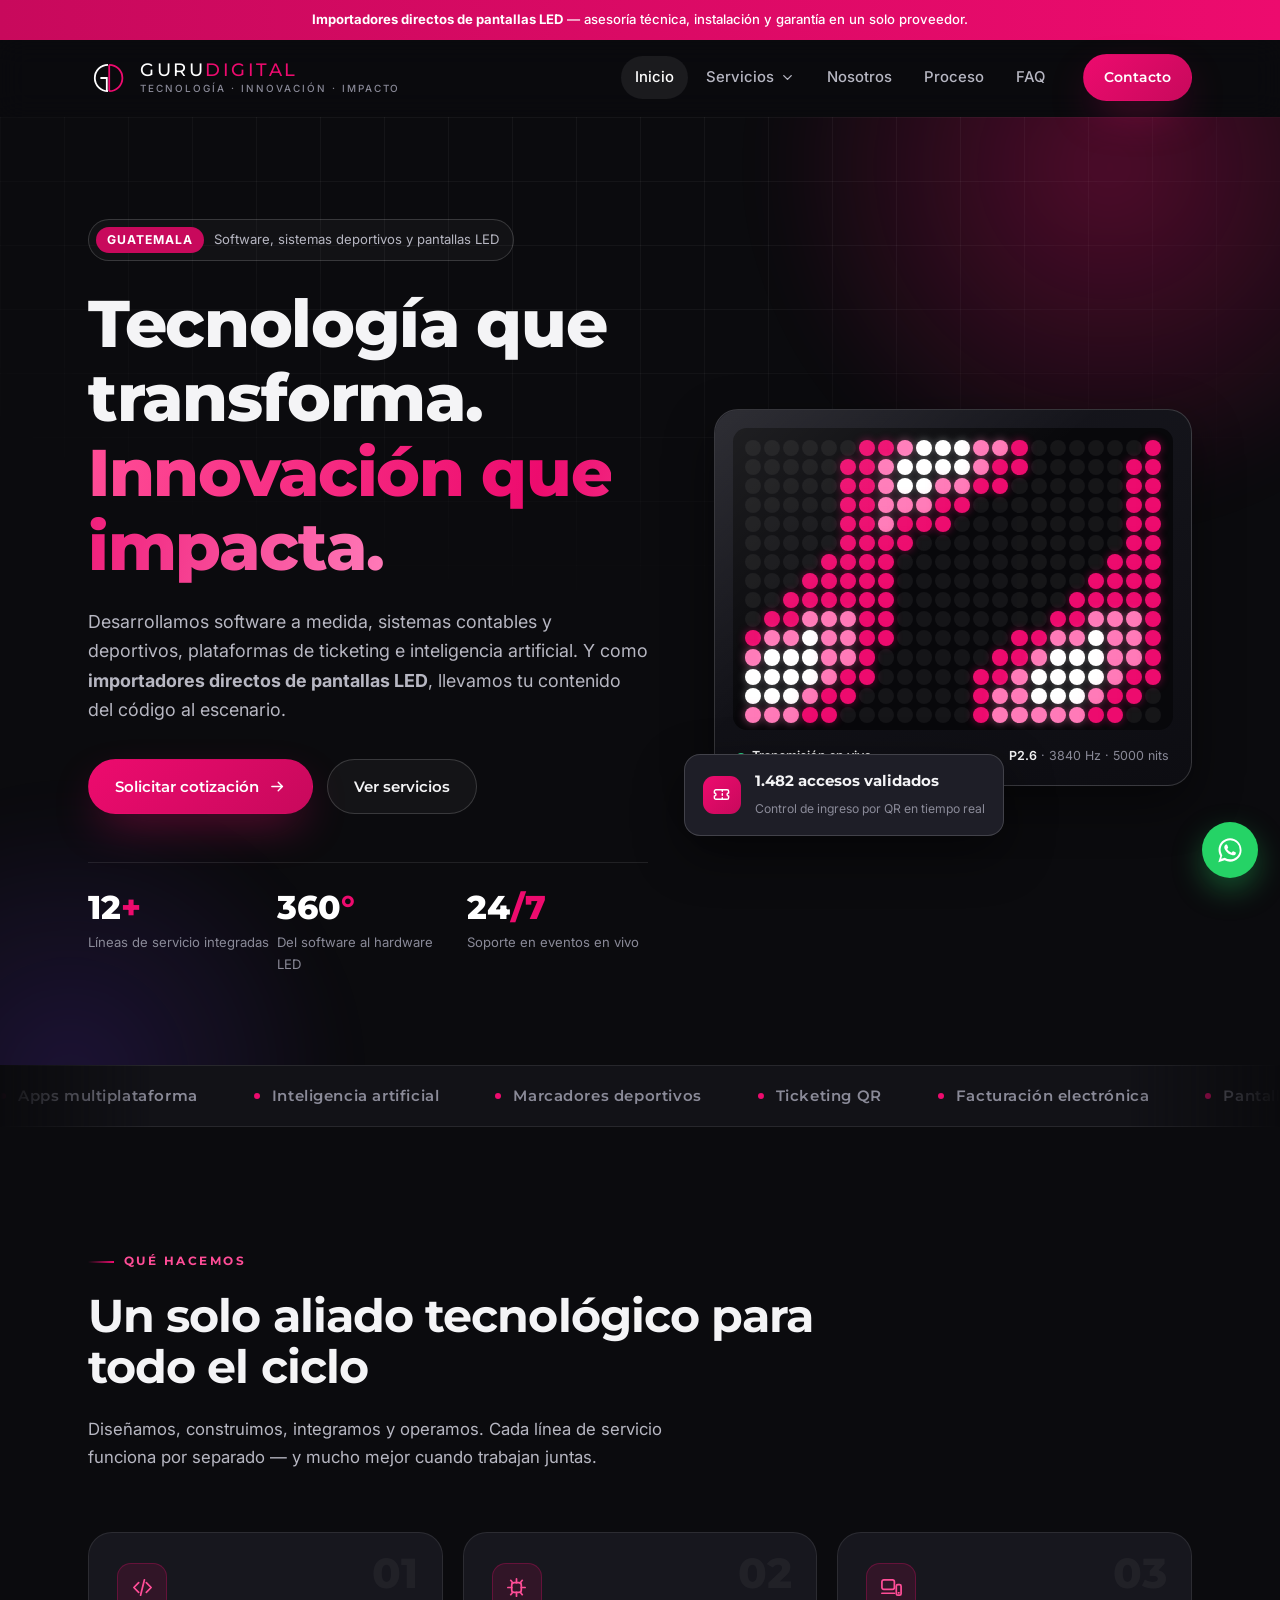
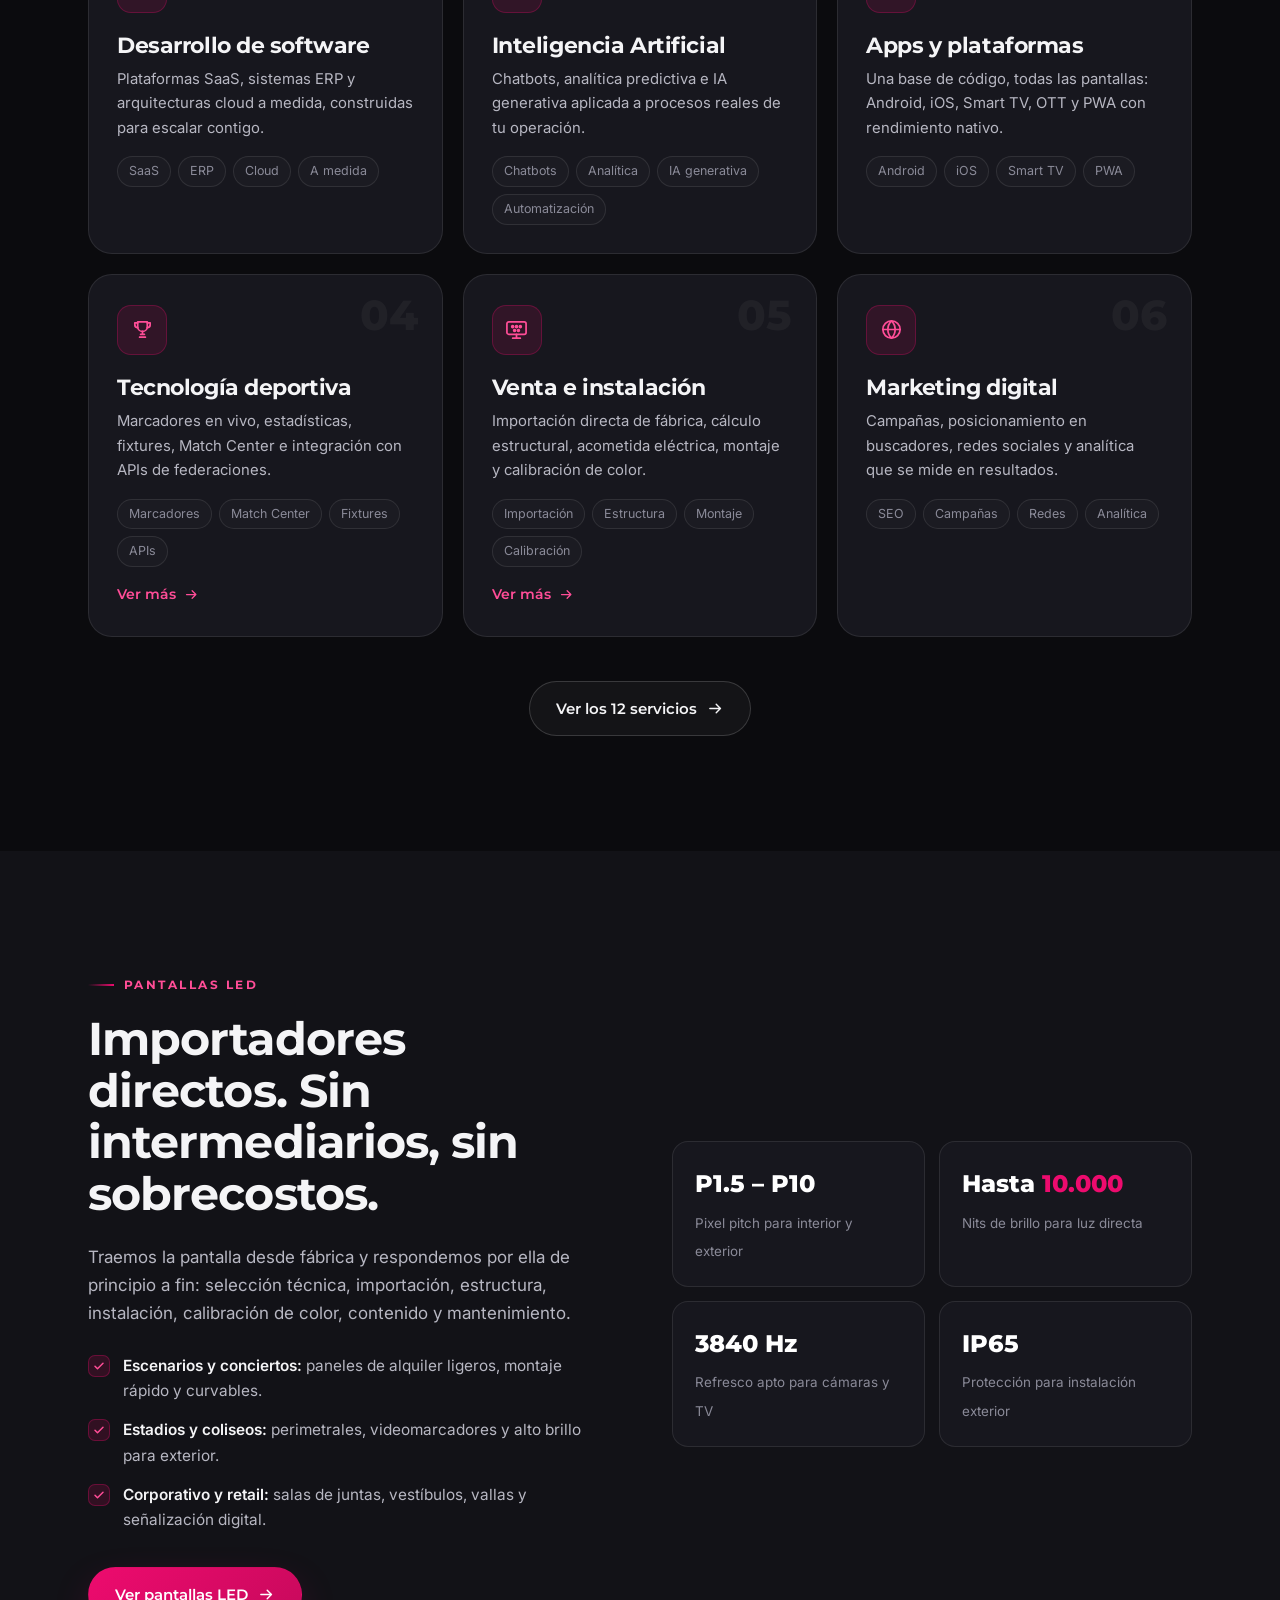
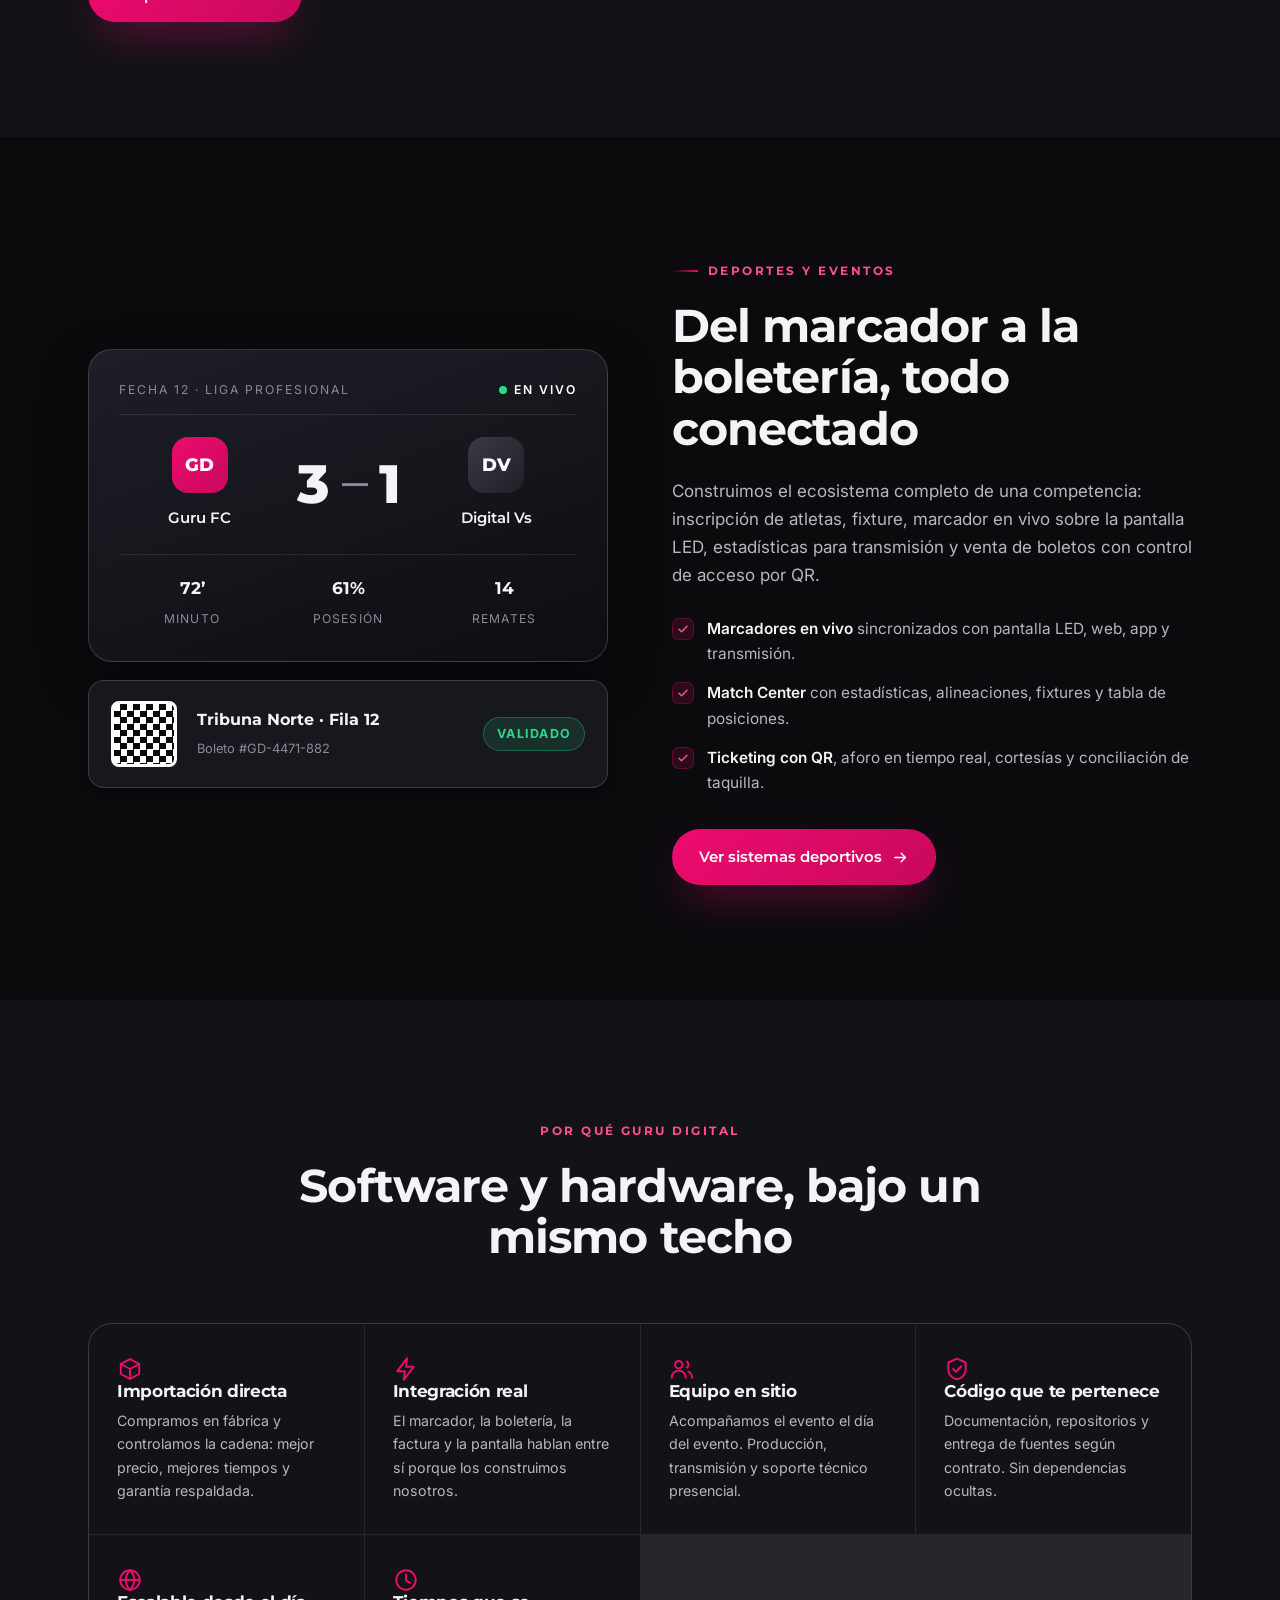
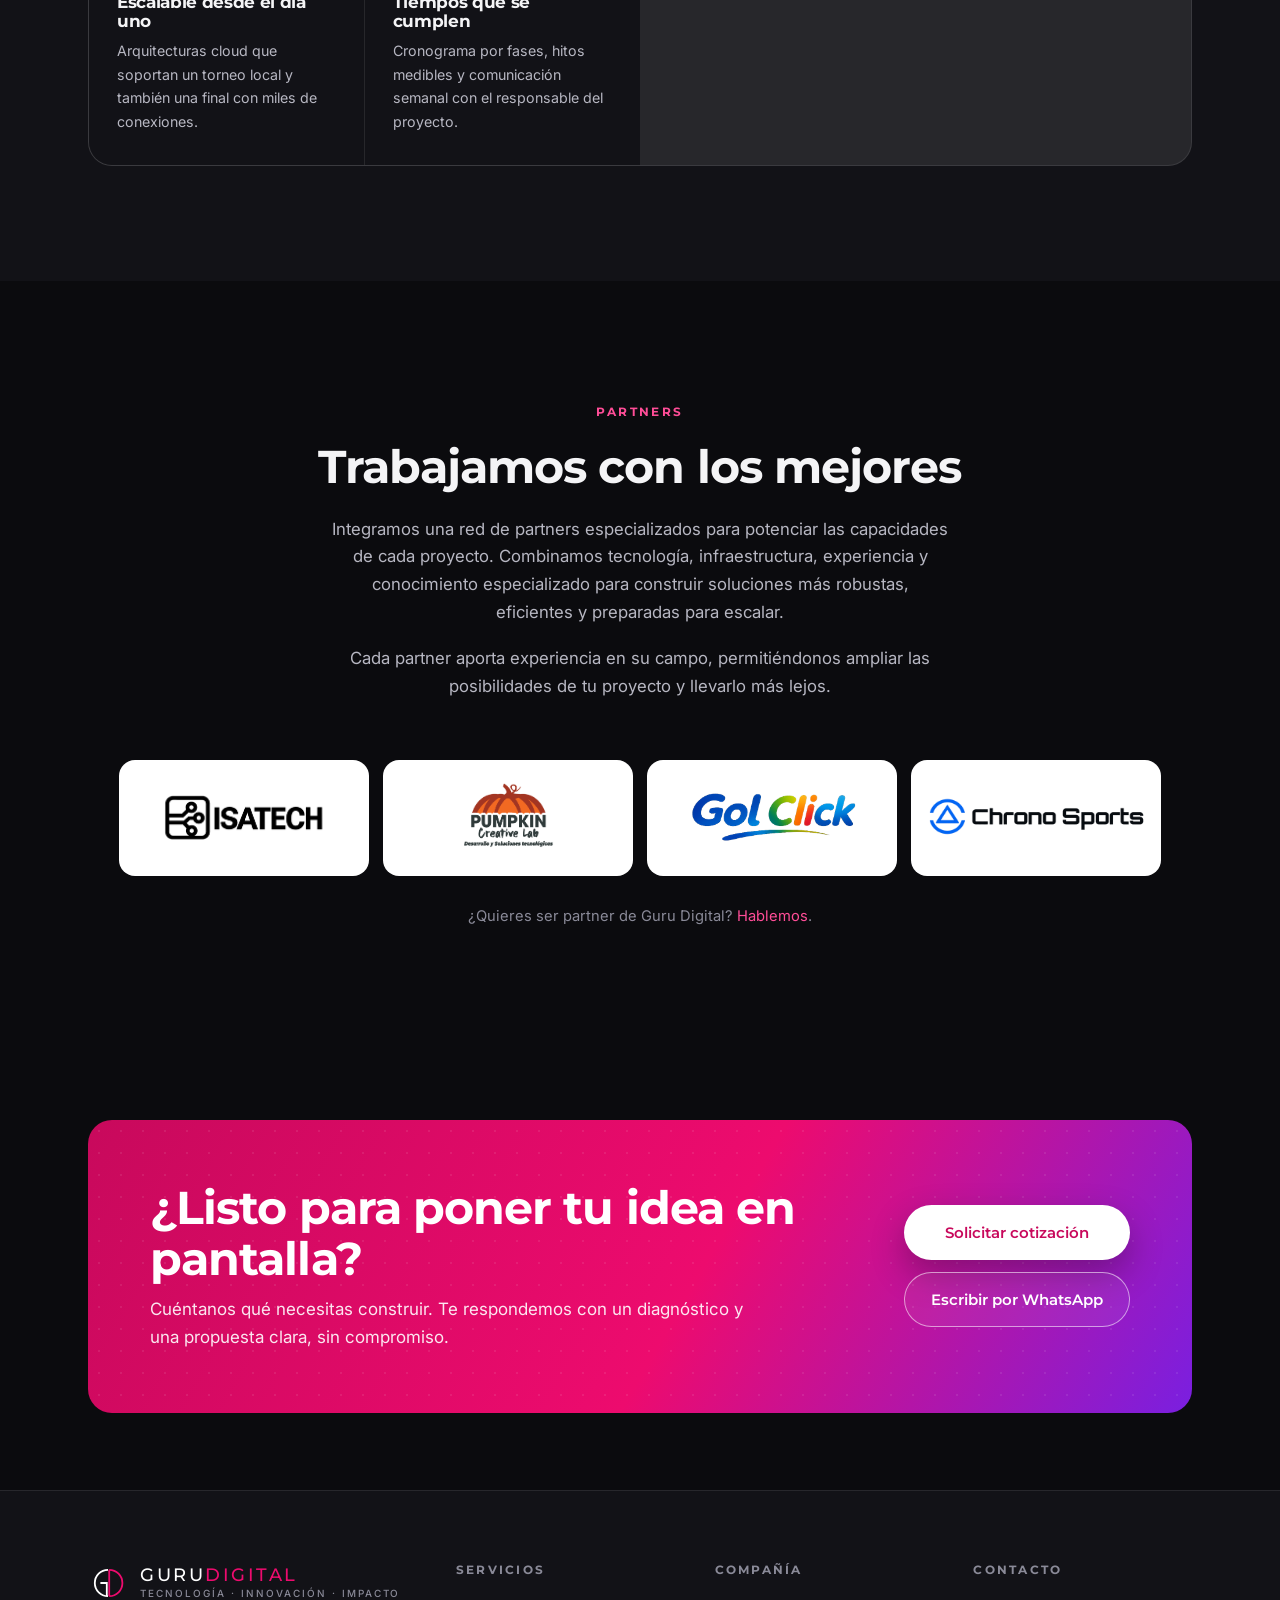
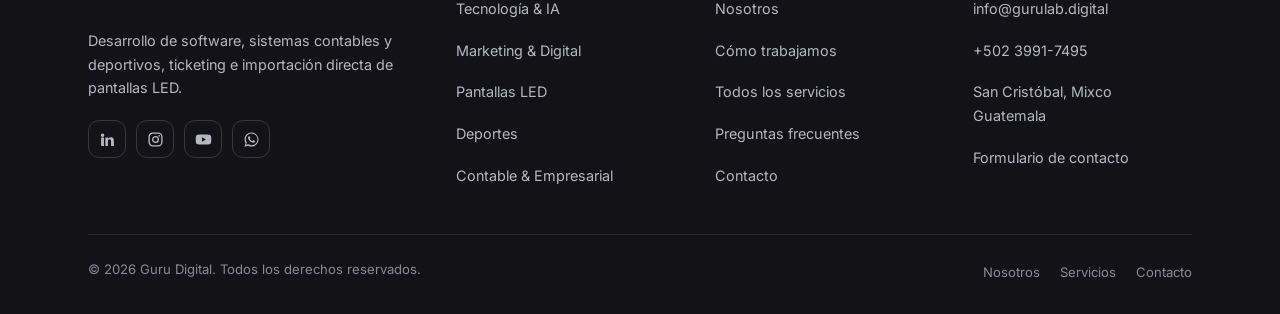
==== commit 40af7d77: "Usar gurulab.digital sin www como dirección oficial y activar HTTPS El certificado del hosting solo " ====
--- a/index.html
+++ b/index.html
@@ -7,15 +7,15 @@
 <meta name="description" content="Desarrollo de software a medida, sistemas contables y deportivos, ticketing e inteligencia artificial. Importadores directos de pantallas LED en Guatemala.">
 <meta name="theme-color" content="#0B0B0E">
 <meta name="author" content="Guru Digital">
-<link rel="canonical" href="https://www.gurulab.digital/">
+<link rel="canonical" href="https://gurulab.digital/">
 
 <meta property="og:type" content="website">
 <meta property="og:locale" content="es_GT">
 <meta property="og:site_name" content="Guru Digital">
 <meta property="og:title" content="Guru Digital | Software, sistemas deportivos y pantallas LED en Guatemala">
 <meta property="og:description" content="Desarrollo de software a medida, sistemas contables y deportivos, ticketing e inteligencia artificial. Importadores directos de pantallas LED en Guatemala.">
-<meta property="og:url" content="https://www.gurulab.digital/">
-<meta property="og:image" content="https://www.gurulab.digital/assets/img/logo.svg">
+<meta property="og:url" content="https://gurulab.digital/">
+<meta property="og:image" content="https://gurulab.digital/assets/img/logo.svg">
 <meta name="twitter:card" content="summary_large_image">
 
 <link rel="icon" href="assets/img/favicon.svg" type="image/svg+xml">
@@ -32,9 +32,9 @@
   "@type": "ProfessionalService",
   "name": "Guru Digital",
   "slogan": "Tecnología · Innovación · Impacto",
-  "url": "https://www.gurulab.digital/",
-  "logo": "https://www.gurulab.digital/assets/img/logo.svg",
-  "image": "https://www.gurulab.digital/assets/img/logo.svg",
+  "url": "https://gurulab.digital/",
+  "logo": "https://gurulab.digital/assets/img/logo.svg",
+  "image": "https://gurulab.digital/assets/img/logo.svg",
   "description": "Desarrollo de software a medida, sistemas contables y deportivos, ticketing, inteligencia artificial y pantallas LED de importación directa.",
   "email": "info@gurulab.digital",
   "telephone": "+502 3991-7495",
--- a/assets/css/styles.css
+++ b/assets/css/styles.css
@@ -894,6 +894,236 @@
 
 .contact-direct { display: flex; flex-wrap: wrap; gap: 12px; }
 .contact-copy { display: grid; gap: 26px; }
+
+/* ---------- 20. Galería de soporte técnico ---------- */
+.shots {
+  display: grid;
+  grid-template-columns: repeat(2, minmax(0, 1fr));
+  gap: 16px;
+}
+/* La primera foto manda: ocupa las dos filas de la izquierda */
+.shot--lead { grid-row: span 2; }
+
+.shot {
+  position: relative;
+  margin: 0;
+  overflow: hidden;
+  border: 1px solid var(--line-strong);
+  border-radius: var(--radius-l);
+  background: var(--surface-2);
+}
+.shot img {
+  width: 100%; height: 100%;
+  object-fit: cover;
+  aspect-ratio: 16 / 9;
+  transition: transform .7s var(--ease), filter .5s var(--ease);
+}
+.shot--lead img { aspect-ratio: 4 / 5; }
+.shot:hover img { transform: scale(1.05); }
+
+/* Degradado para que el pie de foto se lea sobre cualquier imagen */
+.shot::before {
+  content: "";
+  position: absolute; inset: auto 0 0 0; height: 62%;
+  background: linear-gradient(to top, rgba(6, 6, 9, .92), rgba(6, 6, 9, .55) 45%, transparent);
+  pointer-events: none;
+}
+.shot figcaption {
+  position: absolute; inset: auto 0 0 0;
+  padding: 20px 22px;
+  display: grid; gap: 3px;
+  transform: translateY(6px);
+  transition: transform .45s var(--ease);
+}
+.shot:hover figcaption { transform: none; }
+.shot figcaption b {
+  font-family: var(--font-display); font-weight: 700;
+  font-size: 1rem; color: #fff;
+}
+.shot figcaption span { font-size: .84rem; color: var(--text-soft); }
+
+/* Barrido tipo calibración de panel LED: recorre la foto una sola vez al aparecer */
+.shot::after {
+  content: "";
+  position: absolute; inset: 0;
+  pointer-events: none;
+  background:
+    linear-gradient(to bottom,
+      transparent 0%,
+      rgba(237, 11, 110, .05) 42%,
+      rgba(255, 77, 151, .55) 50%,
+      rgba(237, 11, 110, .05) 58%,
+      transparent 100%);
+  opacity: 0;
+  transform: translateY(-100%);
+}
+.shot.is-in::after { animation: escaneo 1.5s var(--ease) .25s 1; }
+@keyframes escaneo {
+  0%   { opacity: 0; transform: translateY(-100%); }
+  12%  { opacity: 1; }
+  88%  { opacity: 1; }
+  100% { opacity: 0; transform: translateY(100%); }
+}
+
+/* Cada foto entra un poco después que la anterior */
+.shots .shot:nth-child(2) { transition-delay: .12s; }
+.shots .shot:nth-child(3) { transition-delay: .24s; }
+.shots .shot:nth-child(2).is-in::after { animation-delay: .37s; }
+.shots .shot:nth-child(3).is-in::after { animation-delay: .49s; }
+
+.shots__notas { margin-top: clamp(28px, 4vw, 42px); }
+
+@media (max-width: 760px) {
+  .shots { grid-template-columns: 1fr; }
+  .shot--lead { grid-row: auto; }
+  .shot--lead img { aspect-ratio: 16 / 10; }
+  .shot figcaption { transform: none; }
+}
+
+@media (prefers-reduced-motion: reduce) {
+  .shot.is-in::after { animation: none; }
+  .shot:hover img { transform: none; }
+}
+
+/* ---------- 21. Galería en mosaico ---------- */
+/* Columnas tipo mampostería: respeta el alto natural de cada foto,
+   que aquí mezcla verticales y horizontales. */
+.galeria {
+  list-style: none; margin: 0; padding: 0;
+  columns: 3 260px;
+  column-gap: 16px;
+}
+.galeria__item {
+  break-inside: avoid;
+  margin-bottom: 16px;
+}
+
+.galeria__btn {
+  position: relative;
+  display: block; width: 100%;
+  padding: 0; border: 1px solid var(--line-strong);
+  border-radius: var(--radius);
+  overflow: hidden;
+  background: var(--surface-2);
+  cursor: zoom-in;
+  transition: border-color .3s var(--ease), transform .3s var(--ease);
+}
+.galeria__btn:hover { border-color: var(--brand); transform: translateY(-3px); }
+.galeria__btn img {
+  width: 100%; height: auto;
+  display: block;
+  transition: transform .6s var(--ease), opacity .3s var(--ease);
+}
+.galeria__btn:hover img { transform: scale(1.04); }
+
+.galeria__cap {
+  position: absolute; inset: auto 0 0 0;
+  display: grid; gap: 2px;
+  padding: 34px 16px 14px;
+  text-align: left;
+  background: linear-gradient(to top, rgba(6, 6, 9, .93), rgba(6, 6, 9, .5) 55%, transparent);
+  opacity: 0; transform: translateY(8px);
+  transition: opacity .3s var(--ease), transform .3s var(--ease);
+}
+.galeria__btn:hover .galeria__cap,
+.galeria__btn:focus-visible .galeria__cap { opacity: 1; transform: none; }
+.galeria__cap b { font-family: var(--font-display); font-size: .92rem; color: #fff; }
+.galeria__cap small { font-size: .78rem; color: var(--text-soft); }
+
+.galeria__lupa {
+  position: absolute; top: 12px; right: 12px;
+  width: 34px; height: 34px;
+  display: grid; place-items: center;
+  border-radius: 50%;
+  background: rgba(11, 11, 14, .72);
+  backdrop-filter: blur(6px);
+  color: #fff;
+  opacity: 0; transform: scale(.85);
+  transition: opacity .3s var(--ease), transform .3s var(--ease);
+}
+.galeria__btn:hover .galeria__lupa,
+.galeria__btn:focus-visible .galeria__lupa { opacity: 1; transform: none; }
+.galeria__lupa svg { width: 17px; height: 17px; }
+
+/* ---------- 22. Visor de foto ampliada ---------- */
+.visor[hidden] { display: none; }
+.visor {
+  position: fixed; inset: 0; z-index: 200;
+  display: grid; place-items: center;
+  padding: clamp(16px, 4vw, 48px);
+  animation: visorEntra .25s var(--ease);
+}
+@keyframes visorEntra { from { opacity: 0; } to { opacity: 1; } }
+
+.visor__fondo {
+  position: absolute; inset: 0;
+  background: rgba(6, 6, 9, .93);
+  backdrop-filter: blur(6px);
+  cursor: zoom-out;
+}
+.visor__marco {
+  position: relative;
+  margin: 0;
+  max-width: min(1200px, 100%);
+  display: grid;
+  justify-items: center;
+}
+.visor__marco img {
+  max-width: 100%;
+  max-height: min(78vh, 900px);
+  width: auto; height: auto;
+  border-radius: var(--radius);
+  border: 1px solid var(--line-strong);
+  background: var(--surface-2);
+}
+.visor__pie {
+  display: grid; gap: 3px; justify-items: center;
+  text-align: center;
+  margin-top: 16px;
+}
+.visor__pie b { font-family: var(--font-display); font-size: 1.05rem; color: #fff; }
+.visor__pie small { font-size: .88rem; color: var(--text-soft); }
+.visor__contador {
+  font-size: .76rem; color: var(--text-mute);
+  font-variant-numeric: tabular-nums;
+  margin-top: 4px;
+}
+
+.visor__cerrar, .visor__nav {
+  position: absolute;
+  display: grid; place-items: center;
+  border: 1px solid var(--line-strong);
+  border-radius: 50%;
+  background: rgba(11, 11, 14, .8);
+  backdrop-filter: blur(8px);
+  color: #fff;
+  transition: background-color .25s var(--ease), border-color .25s var(--ease), transform .25s var(--ease);
+}
+.visor__cerrar:hover, .visor__nav:hover {
+  background: var(--brand); border-color: var(--brand); transform: scale(1.06);
+}
+.visor__cerrar { top: 12px; right: 12px; width: 42px; height: 42px; }
+.visor__cerrar svg { width: 19px; height: 19px; }
+
+.visor__nav { top: 50%; margin-top: -25px; width: 50px; height: 50px; }
+.visor__nav--prev { left: -8px; }
+.visor__nav--next { right: -8px; }
+.visor__nav svg { width: 22px; height: 22px; }
+
+@media (max-width: 860px) {
+  .visor__nav { top: auto; bottom: -70px; margin-top: 0; }
+  .visor__nav--prev { left: calc(50% - 62px); }
+  .visor__nav--next { right: calc(50% - 62px); }
+  .visor__marco { padding-bottom: 76px; }
+  /* En pantallas táctiles el pie se queda visible: no hay cursor que pasar */
+  .galeria__cap { opacity: 1; transform: none; }
+}
+
+@media (prefers-reduced-motion: reduce) {
+  .visor { animation: none; }
+  .galeria__btn:hover img { transform: none; }
+  .galeria__btn:hover { transform: none; }
+}
 
 /* ---------- 19. Partners ---------- */
 .partners-grid {
